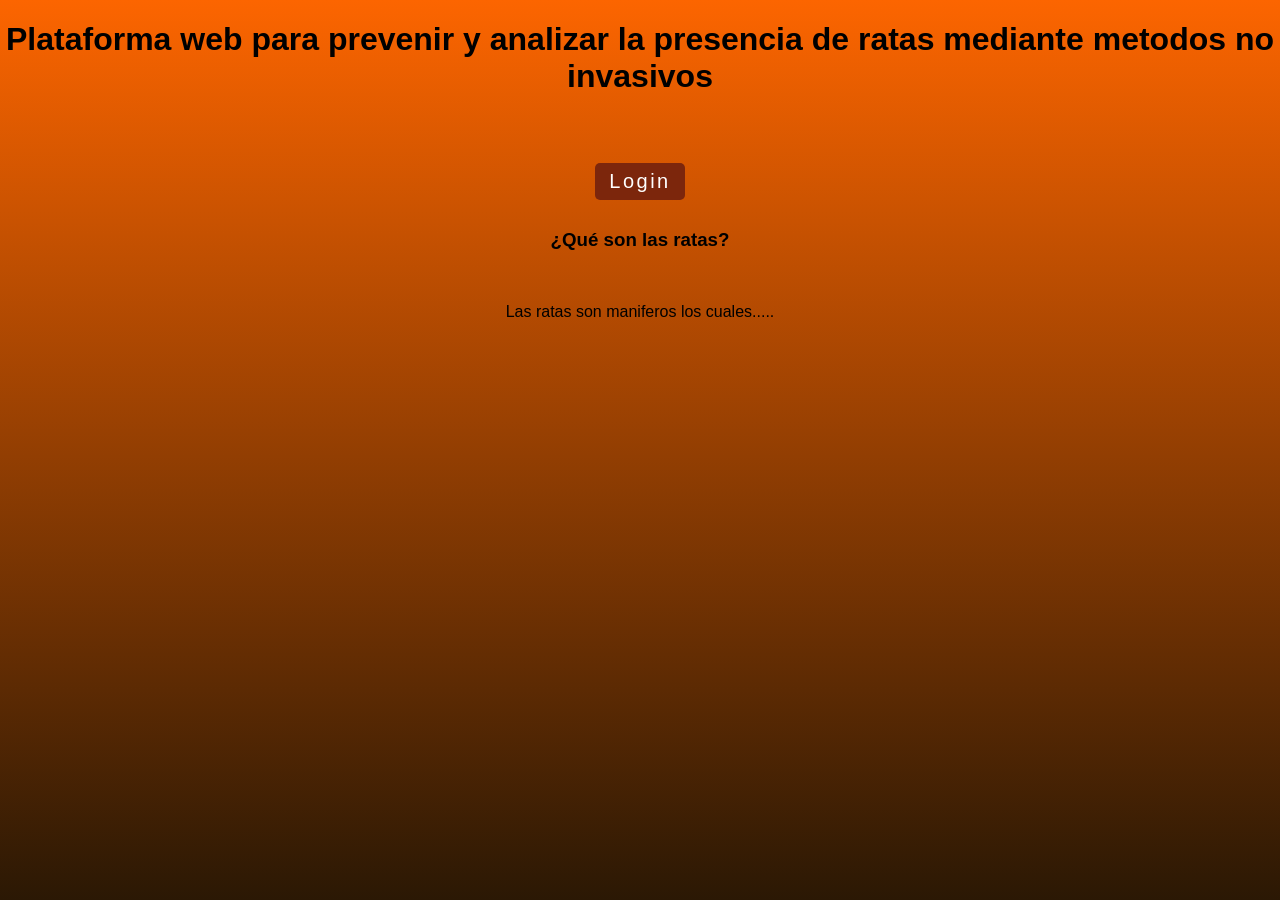
==== index.html @ 1a33699a "Add files via upload" ====
<!DOCTYPE html>
<html lang="en">
<head>
    <meta charset="UTF-8">
    <meta name="viewport" content="width=device-width, initial-scale=1.0">
    <title>Pagina principal de proyecto</title>
    <link rel="stylesheet" href="login/css/index.css">
</head>
<center>
<body>
    <div>
        <h1>Plataforma web para prevenir y analizar la presencia de ratas mediante metodos no invasivos</h1>
    </div>
    <br><br>
    <div>
        <a class="btn1" href="login/login.html" ><button>Login</button></a>
    </div>
    <div>
        <div>
            <h3>
                ¿Qué son las ratas?
            </h3>
            <br>
            <p>
            Las ratas son maniferos los cuales.....
            </p>
        </div>
    </div>
</center>
</body>
</html>
---- login/css/index.css ----
html{
    height: 100%;
}
body{
    margin: 0;
    padding: 0;
    font-family: sans-serif;
        background: linear-gradient( rgb(252, 101, 0), rgb(43, 24, 4))

}
.btn1 button{
    margin: 0 0 30px;
    position: relative;
    display: inline-block;
    padding: 7px 14px;
    background: #7c260c;
    color: #ffff;
    font-size: 20px;
    overflow: hidden;
    transition: 1s;
    margin-top: 40px;
    letter-spacing: 2.5px;
    border-radius: 5px;
    margin: 10px;
    border: 0;
}
.btn1 button:hover{
    background: rgb(255, 166, 0);
    color:rgb(0, 0, 0);
    box-shadow: 0 0 5px rgb(255, 166, 0), 0 0 25px  rgb(255, 166, 0), 0 0 50px  rgb(255, 166, 0), 0 0 100px  rgb(255, 166, 0),  0 0 150px  rgb(255, 166, 0);
}
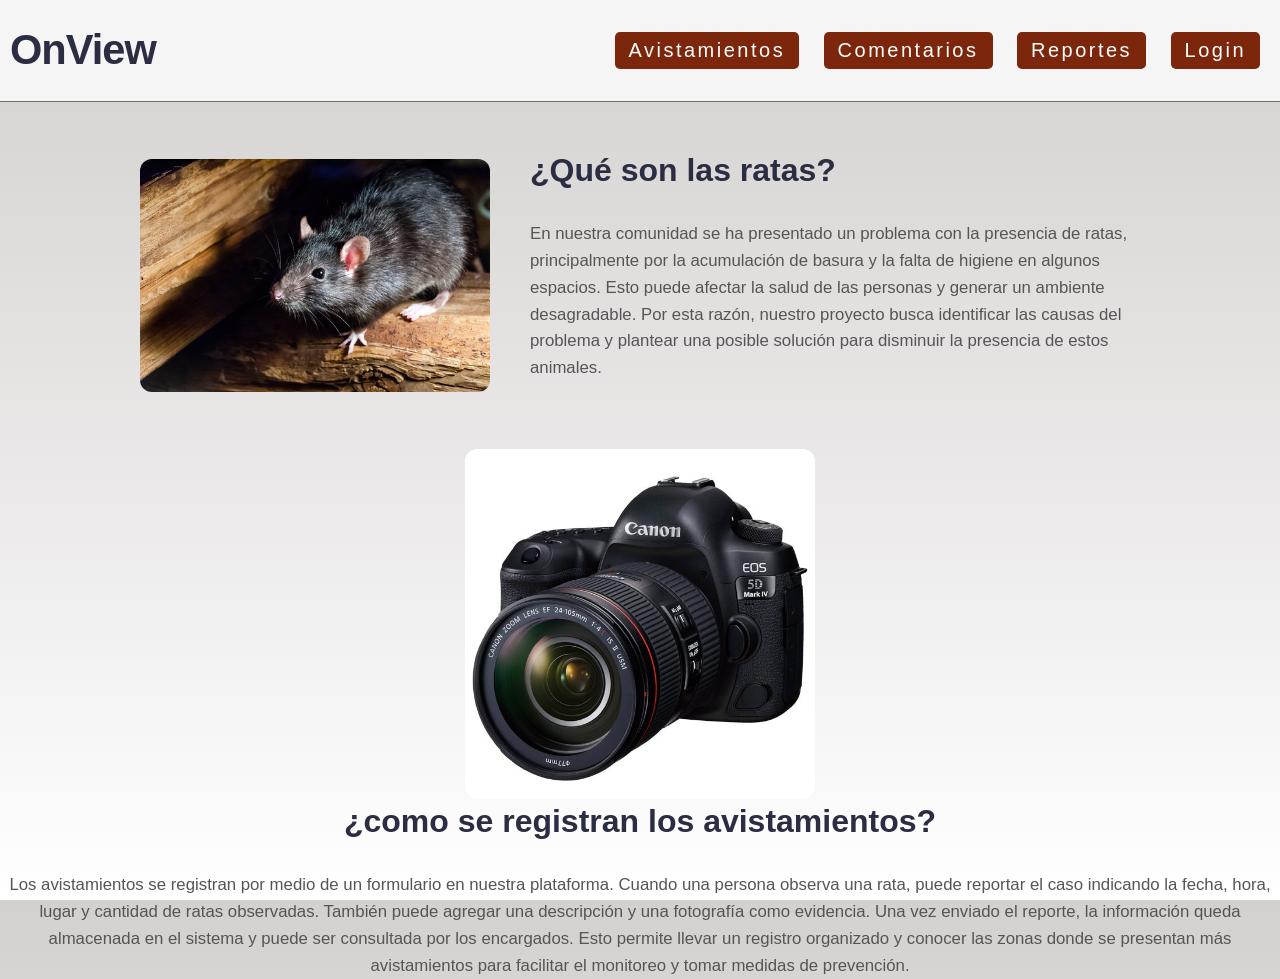
==== commit e3b20ec9: "Add files via upload" ====
--- a/index.html
+++ b/index.html
@@ -1,31 +1,64 @@
 <!DOCTYPE html>
 <html lang="en">
+
 <head>
     <meta charset="UTF-8">
     <meta name="viewport" content="width=device-width, initial-scale=1.0">
     <title>Pagina principal de proyecto</title>
-    <link rel="stylesheet" href="login/css/index.css">
+    <link rel="stylesheet" href="css/index.css">
 </head>
 <center>
-<body>
-    <div>
-        <h1>Plataforma web para prevenir y analizar la presencia de ratas mediante metodos no invasivos</h1>
-    </div>
-    <br><br>
-    <div>
-        <a class="btn1" href="login/login.html" ><button>Login</button></a>
-    </div>
-    <div>
-        <div>
-            <h3>
-                ¿Qué son las ratas?
-            </h3>
-            <br>
-            <p>
-            Las ratas son maniferos los cuales.....
-            </p>
+
+    <body>
+        <header class="cabecera">
+            <div class="titulo1">
+                <h1> <a href="index.html">OnView</a></h1>
+            </div>
+            <nav class="redirecciones">
+                <a class="btn1" href="avistamientos.html"><button>Avistamientos</button></a>
+                <a class="btn1" href="comentarios.html"><button>Comentarios</button></a>
+                <a class="btn1" href="reportes.html"><button>Reportes</button></a>
+                <a class="btn1" href="login.html"><button>Login</button></a>
+            </nav>
+        </header>
+        <div class="seccion-principal">
+            <div class="contenedor-info">
+                <img src="public/rat.jpg" alt="" class="imagen-lateral">
+                <div class="texto-lateral">
+                    <h3>¿Qué son las ratas?</h3>
+                    <p>
+                        En nuestra comunidad se ha presentado un problema con la presencia de ratas, principalmente
+                        por la acumulación de basura y la falta de higiene en algunos espacios. Esto puede afectar
+                        la salud de las personas y generar un ambiente desagradable. Por esta razón, nuestro proyecto
+                        busca identificar las causas del problema y plantear una posible solución para disminuir la
+                        presencia de estos animales.
+                    </p>
+                </div>
+            </div>
         </div>
-    </div>
+
+        <div class="">
+            <div class="registro-camara">
+                <img src="public/CAMARA-CANON-.jpg" alt="" class="imagen-lateral2">
+                <div class="texto-lateral2">
+                    <h3>¿como se registran los avistamientos?</h3>
+                    <p>
+                        Los avistamientos se registran por medio de un formulario en nuestra plataforma.
+                        Cuando una persona observa una rata, puede reportar el caso indicando la fecha, hora, lugar
+                        y cantidad
+                        de ratas observadas. También puede agregar una descripción y una fotografía como evidencia.
+                        Una vez enviado el reporte, la información queda almacenada en el sistema y puede ser
+                        consultada por
+                        los encargados. Esto permite llevar un registro organizado y conocer las zonas donde se
+                        presentan
+                        más avistamientos para facilitar el monitoreo y tomar medidas de prevención.
+                    </p>
+                </div>
+            </div>
+        </div>
+
+        </div>
 </center>
 </body>
+
 </html>
--- a/css/index.css
+++ b/css/index.css
@@ -0,0 +1,92 @@
+html{
+    height: 100%;  /*asigna lao que ocupa el html*/}
+body{
+    margin: 0;
+    padding: 0;
+    font-family: sans-serif;
+    background: linear-gradient( rgb(211, 208, 207), rgb(255, 255, 255));
+}
+.btn1 button{
+    margin: 0 0 30px;
+    position: relative;
+    display: inline-block;
+    padding: 7px 14px;
+    background: #7c260c;
+    color: #ffff;
+    font-size: 20px;
+    overflow: hidden;
+    transition: 1s;
+    margin-top: 40px;
+    letter-spacing: 2.5px;
+    border-radius: 5px;
+    margin: 10px;
+    border: 0;
+    overflow: auto;
+}
+.btn1 button:hover{
+    background: rgb(255, 166, 0);
+    color:rgb(0, 0, 0);
+    box-shadow: 0 0 5px rgb(255, 166, 0), 0 0 25px  rgb(255, 166, 0), 0 0 50px  rgb(255, 166, 0), 0 0 100px  rgb(255, 166, 0),  0 0 150px  rgb(255, 166, 0);
+}
+.cabecera{
+    display: flex;
+    justify-content: space-between;
+    align-items: center;         
+    padding: 5px 10px;             
+    background-color: #f5f5f5;      
+    border-bottom: 1px solid #6e6e6e;
+}
+.titulo1 h1 a {
+    text-decoration: none;
+    font-family: 'Poppins', sans-serif, Arial;
+    font-size: 130%;
+    font-weight: 700;
+    color: #2b2d42;
+    letter-spacing: -1px;
+}
+.contenedor-info { /*Como poner un texto en algun lateral de la pagina*/
+    display: flex;
+    align-items: center;       /* Centra el texto verticalmente respecto a la imagen */
+    gap: 40px;                 /* Espacio de separación entre la imagen y el texto */
+    max-width: 1000px;         /* Ancho máximo del bloque */
+    margin: 50px auto;         /* Margen superior/inferior y centrado automático */
+    padding: 0 20px;
+    text-align: left;          /* Alinea el texto a la izquierda para una mejor lectura */
+}
+
+/* Estilo y tamaño de la imagen */
+.imagen-lateral {
+    width: 350px;              /* Ajusta el ancho de la imagen a tu gusto */
+    height: auto;              /* Mantiene las proporciones originales */
+    border-radius: 12px;       /* Bordes redondeados modernos */
+    object-fit: cover;
+}
+
+/* Estilos para el bloque de texto */
+.texto-lateral h3 {
+    margin-top: 0;
+    color: #2b2d42;
+    font-size: 2rem;
+}
+
+.texto-lateral p {
+    color: #555555;
+    line-height: 1.6;
+    font-size: 1.05rem;
+}
+.imagen-lateral2 {
+    width: 350px;              /* Ajusta el ancho de la imagen a tu gusto */
+    height: auto;              /* Mantiene las proporciones originales */
+    border-radius: 12px;       /* Bordes redondeados modernos */
+    object-fit: cover;
+}
+.texto-lateral2 h3 {
+    margin-top: 0;
+    color: #2b2d42;
+    font-size: 2rem;
+}
+.texto-lateral2 p {
+    color: #555555;
+    line-height: 1.6;
+    font-size: 1.05rem;
+}
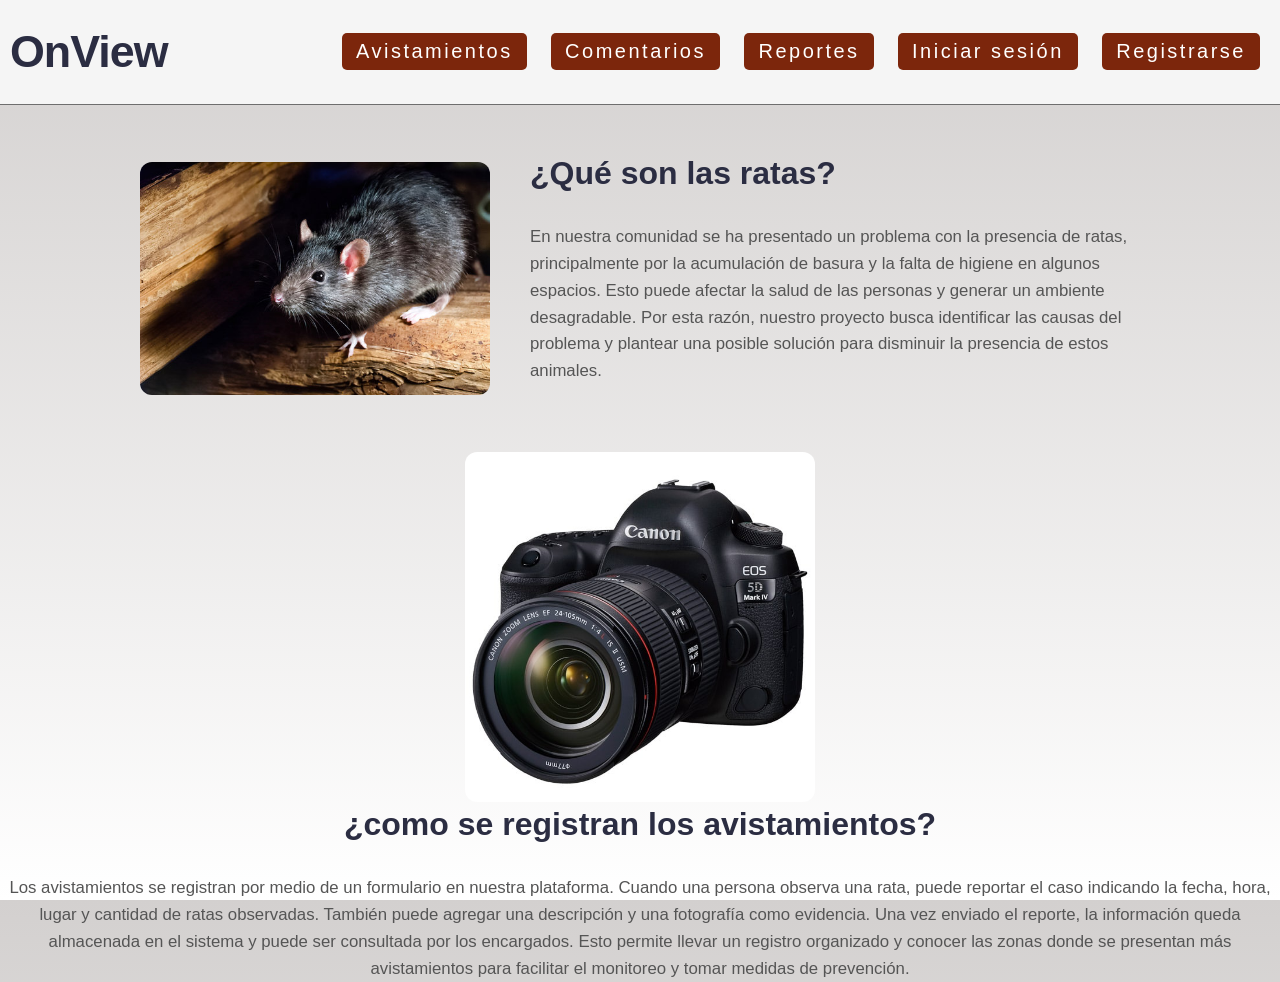
==== commit 320ba2e9: "Add files via upload" ====
--- a/index.html
+++ b/index.html
@@ -18,7 +18,8 @@
                 <a class="btn1" href="avistamientos.html"><button>Avistamientos</button></a>
                 <a class="btn1" href="comentarios.html"><button>Comentarios</button></a>
                 <a class="btn1" href="reportes.html"><button>Reportes</button></a>
-                <a class="btn1" href="login.html"><button>Login</button></a>
+                <a class="btn1" href="login.html"><button>Iniciar sesión</button></a>
+                <a class="btn1" href="Register.html"><button>Registrarse</button></a>
             </nav>
         </header>
         <div class="seccion-principal">
--- a/css/index.css
+++ b/css/index.css
@@ -1,12 +1,15 @@
-html{
-    height: 100%;  /*asigna lao que ocupa el html*/}
-body{
+html {
+    height: 100%;
+}
+
+body {
     margin: 0;
     padding: 0;
     font-family: sans-serif;
-    background: linear-gradient( rgb(211, 208, 207), rgb(255, 255, 255));
+    background: linear-gradient(rgb(211, 208, 207), rgb(255, 255, 255));
 }
-.btn1 button{
+
+.btn1 button {
     margin: 0 0 30px;
     position: relative;
     display: inline-block;
@@ -23,46 +26,49 @@
     border: 0;
     overflow: auto;
 }
-.btn1 button:hover{
+
+.btn1 button:hover {
     background: rgb(255, 166, 0);
-    color:rgb(0, 0, 0);
-    box-shadow: 0 0 5px rgb(255, 166, 0), 0 0 25px  rgb(255, 166, 0), 0 0 50px  rgb(255, 166, 0), 0 0 100px  rgb(255, 166, 0),  0 0 150px  rgb(255, 166, 0);
+    color: rgb(0, 0, 0);
+    box-shadow: 0 0 5px rgb(255, 166, 0), 0 0 25px rgb(255, 166, 0), 0 0 50px rgb(255, 166, 0), 0 0 100px rgb(255, 166, 0), 0 0 150px rgb(255, 166, 0);
 }
-.cabecera{
+
+.cabecera {
     display: flex;
     justify-content: space-between;
-    align-items: center;         
-    padding: 5px 10px;             
-    background-color: #f5f5f5;      
+    align-items: center;
+    padding: 5px 10px;
+    background-color: #f5f5f5;
     border-bottom: 1px solid #6e6e6e;
 }
+
 .titulo1 h1 a {
     text-decoration: none;
     font-family: 'Poppins', sans-serif, Arial;
-    font-size: 130%;
+    font-size: 2.8rem;
     font-weight: 700;
     color: #2b2d42;
     letter-spacing: -1px;
 }
-.contenedor-info { /*Como poner un texto en algun lateral de la pagina*/
+
+.contenedor-info {
     display: flex;
-    align-items: center;       /* Centra el texto verticalmente respecto a la imagen */
-    gap: 40px;                 /* Espacio de separación entre la imagen y el texto */
-    max-width: 1000px;         /* Ancho máximo del bloque */
-    margin: 50px auto;         /* Margen superior/inferior y centrado automático */
+    align-items: center;
+    gap: 40px;
+    max-width: 1000px;
+    margin: 50px auto;
     padding: 0 20px;
-    text-align: left;          /* Alinea el texto a la izquierda para una mejor lectura */
+    text-align: left;
 }
 
-/* Estilo y tamaño de la imagen */
 .imagen-lateral {
-    width: 350px;              /* Ajusta el ancho de la imagen a tu gusto */
-    height: auto;              /* Mantiene las proporciones originales */
-    border-radius: 12px;       /* Bordes redondeados modernos */
+    width: 350px;
+    height: auto;
+    border-radius: 12px;
     object-fit: cover;
 }
 
-/* Estilos para el bloque de texto */
+
 .texto-lateral h3 {
     margin-top: 0;
     color: #2b2d42;
@@ -74,19 +80,22 @@
     line-height: 1.6;
     font-size: 1.05rem;
 }
+
 .imagen-lateral2 {
-    width: 350px;              /* Ajusta el ancho de la imagen a tu gusto */
-    height: auto;              /* Mantiene las proporciones originales */
-    border-radius: 12px;       /* Bordes redondeados modernos */
+    width: 350px;
+    height: auto;
+    border-radius: 12px;
     object-fit: cover;
 }
+
 .texto-lateral2 h3 {
     margin-top: 0;
     color: #2b2d42;
     font-size: 2rem;
 }
+
 .texto-lateral2 p {
     color: #555555;
     line-height: 1.6;
     font-size: 1.05rem;
-}
+}
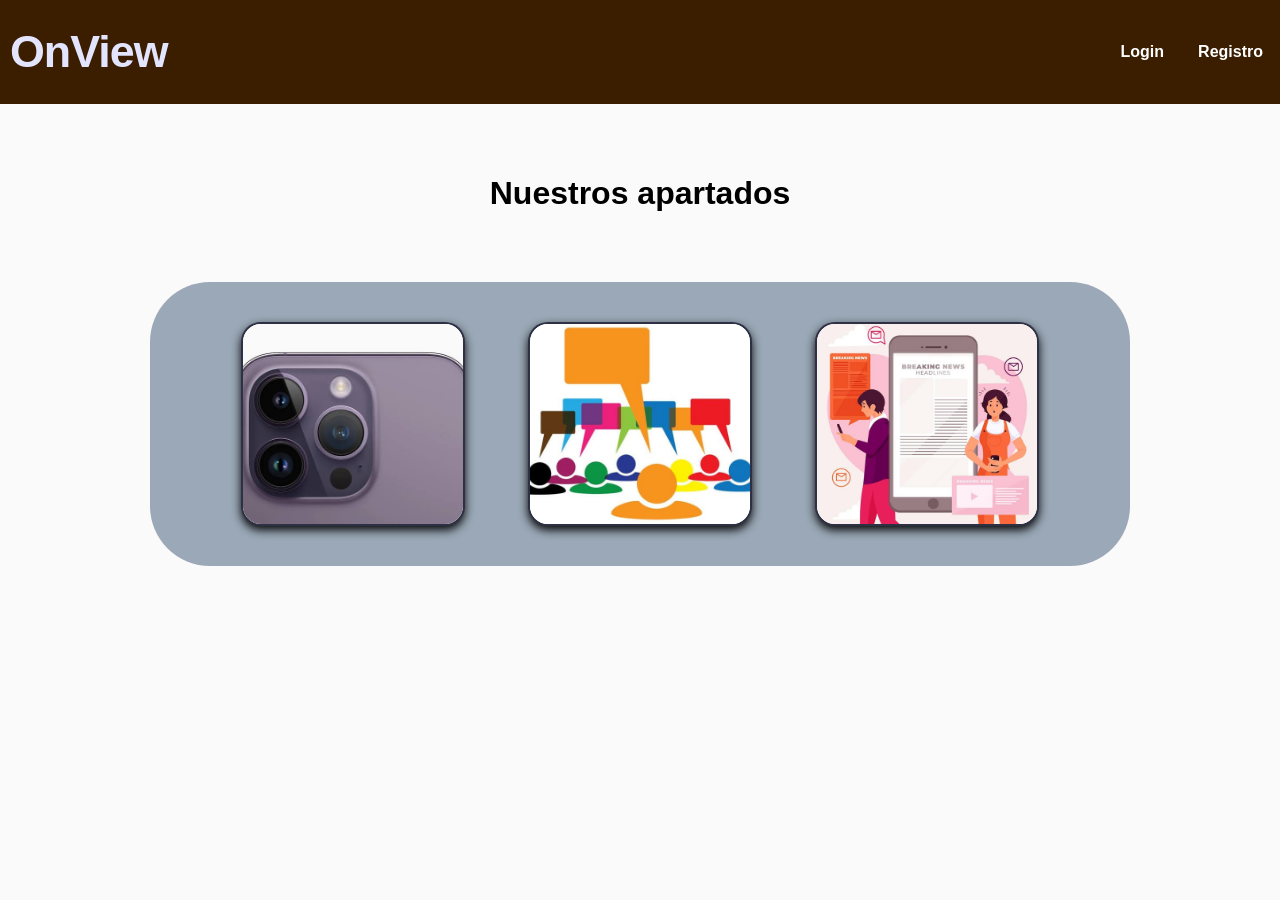
==== commit 1f0e28a7: "Add files via upload" ====
--- a/index.html
+++ b/index.html
@@ -7,59 +7,43 @@
     <title>Pagina principal de proyecto</title>
     <link rel="stylesheet" href="css/index.css">
 </head>
-<center>
 
-    <body>
-        <header class="cabecera">
-            <div class="titulo1">
-                <h1> <a href="index.html">OnView</a></h1>
+<body>
+
+    <header class="cabecera">
+        <div class="titulo1">
+            <h1><a href="index.html">OnView</a></h1>
+        </div>
+        <nav class="redirecciones">
+            <h4><a href="login.html">Login</a></h4>
+            <h4><a href="Register.html">Registro</a></h4>
+        </nav>
+    </header>
+
+<div><h1 class="subtitul">Nuestros apartados</h1></div>
+
+    <div class="contenedor-galeria">
+
+        <a href="avistamientos.html" class="tarjeta-enlace" data-tooltip="Ver Avistamientos">
+            <div class="contenedor-imagen">
+                <img src="public/avistamientos.jpg" alt="Avistamientos">
             </div>
-            <nav class="redirecciones">
-                <a class="btn1" href="avistamientos.html"><button>Avistamientos</button></a>
-                <a class="btn1" href="comentarios.html"><button>Comentarios</button></a>
-                <a class="btn1" href="reportes.html"><button>Reportes</button></a>
-                <a class="btn1" href="login.html"><button>Iniciar sesión</button></a>
-                <a class="btn1" href="Register.html"><button>Registrarse</button></a>
-            </nav>
-        </header>
-        <div class="seccion-principal">
-            <div class="contenedor-info">
-                <img src="public/rat.jpg" alt="" class="imagen-lateral">
-                <div class="texto-lateral">
-                    <h3>¿Qué son las ratas?</h3>
-                    <p>
-                        En nuestra comunidad se ha presentado un problema con la presencia de ratas, principalmente
-                        por la acumulación de basura y la falta de higiene en algunos espacios. Esto puede afectar
-                        la salud de las personas y generar un ambiente desagradable. Por esta razón, nuestro proyecto
-                        busca identificar las causas del problema y plantear una posible solución para disminuir la
-                        presencia de estos animales.
-                    </p>
-                </div>
+        </a>
+
+        <a href="comentarios.html" class="tarjeta-enlace" data-tooltip="Ir a Comentarios">
+            <div class="contenedor-imagen">
+                <img src="public/Comentarios.jpg" alt="Comentarios">
             </div>
-        </div>
+        </a>
 
-        <div class="">
-            <div class="registro-camara">
-                <img src="public/CAMARA-CANON-.jpg" alt="" class="imagen-lateral2">
-                <div class="texto-lateral2">
-                    <h3>¿como se registran los avistamientos?</h3>
-                    <p>
-                        Los avistamientos se registran por medio de un formulario en nuestra plataforma.
-                        Cuando una persona observa una rata, puede reportar el caso indicando la fecha, hora, lugar
-                        y cantidad
-                        de ratas observadas. También puede agregar una descripción y una fotografía como evidencia.
-                        Una vez enviado el reporte, la información queda almacenada en el sistema y puede ser
-                        consultada por
-                        los encargados. Esto permite llevar un registro organizado y conocer las zonas donde se
-                        presentan
-                        más avistamientos para facilitar el monitoreo y tomar medidas de prevención.
-                    </p>
-                </div>
+        <a href="reportes.html" class="tarjeta-enlace" data-tooltip="Enviar Reporte">
+            <div class="contenedor-imagen">
+                <img src="public/Reportes.jpg" alt="Reportes">
             </div>
-        </div>
+        </a>
 
-        </div>
-</center>
+    </div>
+
 </body>
 
 </html>
--- a/css/index.css
+++ b/css/index.css
@@ -3,34 +3,10 @@
 }
 
 body {
+    font-family: sans-serif;
+    min-height: 100vh;
     margin: 0;
-    padding: 0;
-    font-family: sans-serif;
-    background: linear-gradient(rgb(211, 208, 207), rgb(255, 255, 255));
-}
-
-.btn1 button {
-    margin: 0 0 30px;
-    position: relative;
-    display: inline-block;
-    padding: 7px 14px;
-    background: #7c260c;
-    color: #ffff;
-    font-size: 20px;
-    overflow: hidden;
-    transition: 1s;
-    margin-top: 40px;
-    letter-spacing: 2.5px;
-    border-radius: 5px;
-    margin: 10px;
-    border: 0;
-    overflow: auto;
-}
-
-.btn1 button:hover {
-    background: rgb(255, 166, 0);
-    color: rgb(0, 0, 0);
-    box-shadow: 0 0 5px rgb(255, 166, 0), 0 0 25px rgb(255, 166, 0), 0 0 50px rgb(255, 166, 0), 0 0 100px rgb(255, 166, 0), 0 0 150px rgb(255, 166, 0);
+    background-color: rgb(250, 250, 250);
 }
 
 .cabecera {
@@ -38,8 +14,8 @@
     justify-content: space-between;
     align-items: center;
     padding: 5px 10px;
-    background-color: #f5f5f5;
-    border-bottom: 1px solid #6e6e6e;
+    background-color: #3b1d00;
+
 }
 
 .titulo1 h1 a {
@@ -47,55 +23,110 @@
     font-family: 'Poppins', sans-serif, Arial;
     font-size: 2.8rem;
     font-weight: 700;
-    color: #2b2d42;
+    color: #e3e5ff;
     letter-spacing: -1px;
 }
 
-.contenedor-info {
-    display: flex;
-    align-items: center;
-    gap: 40px;
-    max-width: 1000px;
-    margin: 50px auto;
-    padding: 0 20px;
-    text-align: left;
+.subtitul{
+    text-align: center;
+    padding: 20px;
+    margin-top: 4%;
+    color: rgb(0, 0, 0);
 }
 
-.imagen-lateral {
-    width: 350px;
-    height: auto;
-    border-radius: 12px;
-    object-fit: cover;
+.redirecciones {
+    display: flex;
+    gap: 20px;
 }
 
-
-.texto-lateral h3 {
-    margin-top: 0;
-    color: #2b2d42;
-    font-size: 2rem;
+.redirecciones h4 a {
+    transition: 0.4s;
+    padding: 5px 7px;
+    text-decoration: dashed;
+    color: #ffffff;
 }
 
-.texto-lateral p {
-    color: #555555;
-    line-height: 1.6;
-    font-size: 1.05rem;
+.redirecciones h4 a:hover {
+    transition: 0.4s;
+    color: rgba(255, 255, 255, 0.664);
+    text-decoration: underline;
+}
+/*De aqui para arriba es lo de la cabecera de lo de arriba*/
+
+
+/* Contenedor principal para alinear las 3 imágenes en fila */
+.contenedor-galeria {
+    display: flex;
+    justify-content: center;
+    align-items: center;
+    gap: 7%; /* Espacio entre cada tarjeta */
+    padding: 40px;
+    background-color: #02264b62;
+    border-radius: 60px;
+    max-width: 900px;
+    margin: 50px auto;
 }
 
-.imagen-lateral2 {
-    width: 350px;
-    height: auto;
-    border-radius: 12px;
-    object-fit: cover;
+/* Enlace/Tarjeta base */
+.tarjeta-enlace {
+    position: relative; /* Necesario para posicionar el texto flotante */
+    display: inline-block;
+    text-decoration: none;
 }
 
-.texto-lateral2 h3 {
-    margin-top: 0;
-    color: #2b2d42;
-    font-size: 2rem;
+/* Contenedor visual de la imagen */
+.contenedor-imagen {
+    position: relative;
+    width: 220px;
+    height: 200px;
+    background-color: #ffffff;
+    border: 2px solid #2b2d42fb;
+    border-radius: 20px;
+    overflow: hidden;
+    box-shadow: 0 4px 10px rgba(0, 0, 0, 0.966);
+    transition: transform 0.3s ease, box-shadow 0.3s ease;
 }
 
-.texto-lateral2 p {
-    color: #555555;
-    line-height: 1.6;
-    font-size: 1.05rem;
-}+.contenedor-imagen img {
+    width: 100%;
+    height: 100%;
+    object-fit: cover; /* Ajusta la imagen sin deformarla */
+}
+
+/* --- Texto al pasar el cursor (Tooltip flotante) --- */
+
+.tarjeta-enlace::before {
+    content: attr(data-tooltip); /* Lee el texto de data-tooltip */
+    position: absolute;
+    top: -45px; /* Lo coloca por encima de la imagen */
+    left: 50%;
+    transform: translateX(-50%) translateY(10px);
+    
+    background-color: #3b1566ea;
+    color: #ffffff;
+    padding: 8px 16px;
+    font-size: 0.95rem;
+    font-weight: 600;
+    border-radius: 8px;
+    box-shadow: 0 4px 12px rgba(0, 0, 0, 0.15);
+    white-space: nowrap;
+    
+    /* Efecto de oculto por defecto */
+    opacity: 0;
+    visibility: hidden;
+    transition: opacity 0.3s ease, transform 0.3s ease;
+    z-index: 10;
+}
+
+/* Efectos al pasar el mouse por encima (:hover) */
+
+.tarjeta-enlace:hover .contenedor-imagen {
+    transform: translateY(-5px); /* Eleva ligeramente la tarjeta */
+    box-shadow: 0 8px 20px rgb(0, 0, 0);
+}
+
+.tarjeta-enlace:hover::before {
+    opacity: 1;
+    visibility: visible;
+    transform: translateX(-50%) translateY(0); /* Sube suavemente el cuadro de texto */
+}
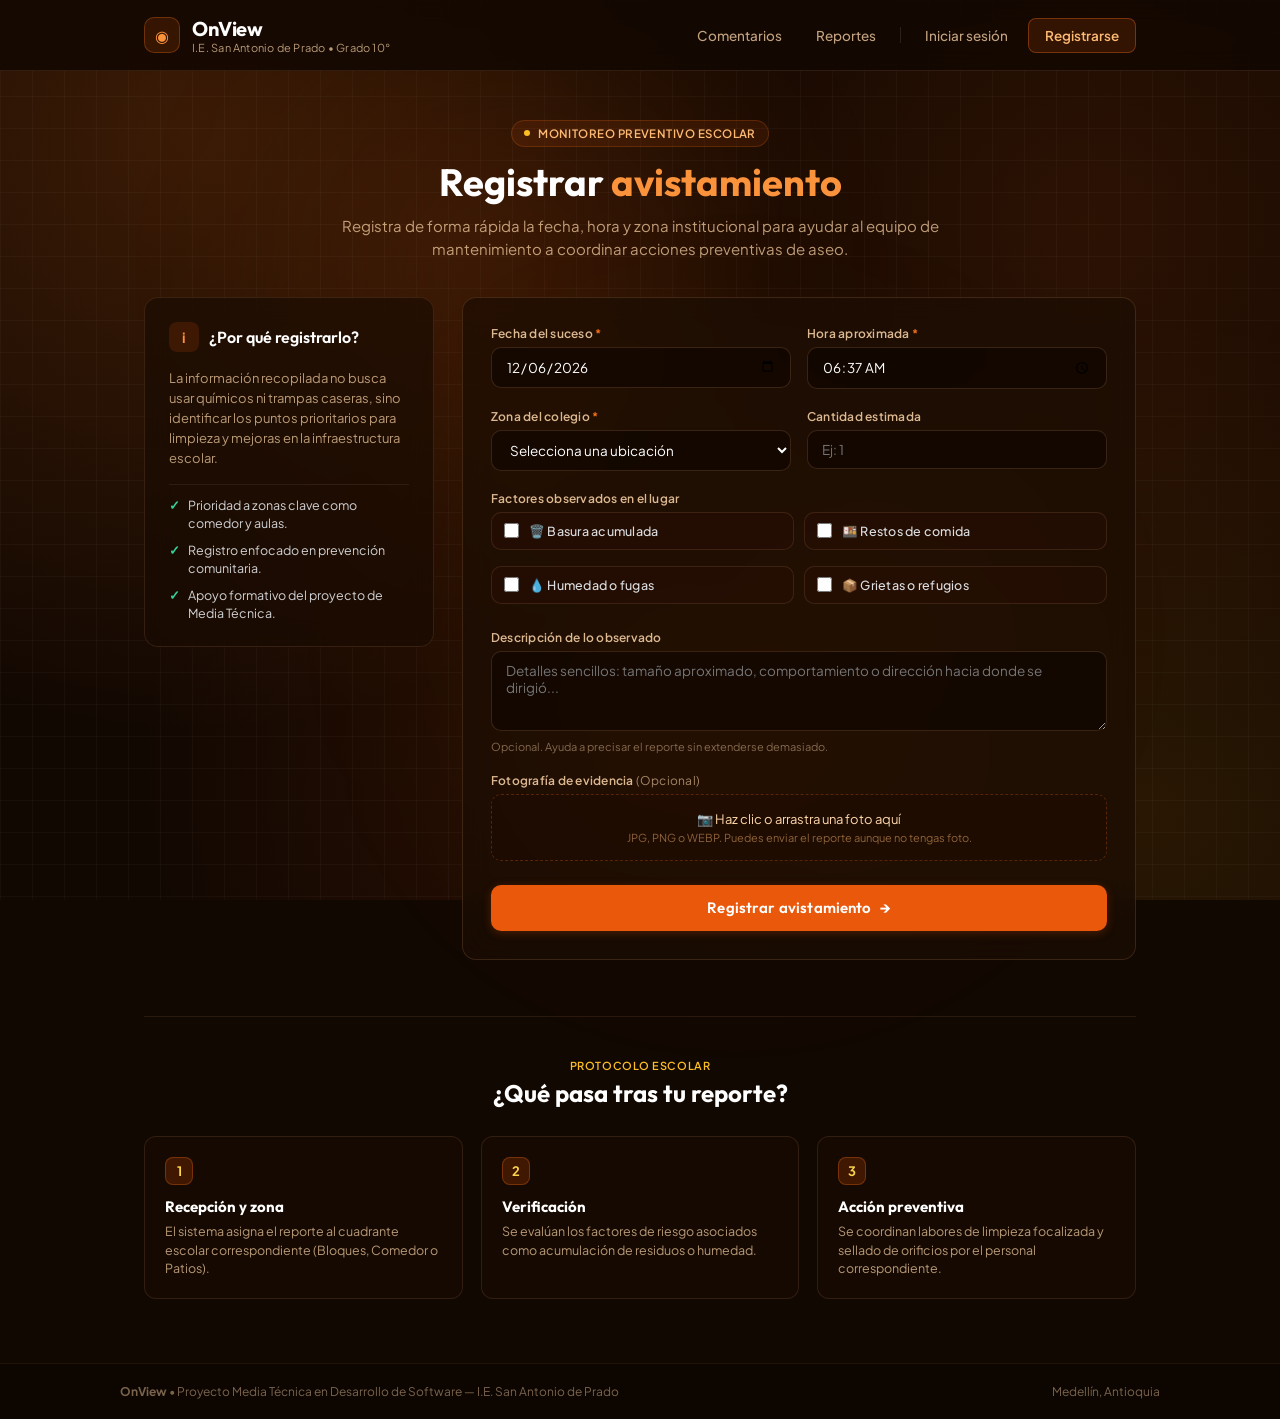
==== commit 690a2383: "Add files via upload" ====
--- a/index.html
+++ b/index.html
@@ -1,49 +1,319 @@
-<!DOCTYPE html>
-<html lang="en">
-
-<head>
-    <meta charset="UTF-8">
-    <meta name="viewport" content="width=device-width, initial-scale=1.0">
-    <title>Pagina principal de proyecto</title>
-    <link rel="stylesheet" href="css/index.css">
-</head>
-
-<body>
-
-    <header class="cabecera">
-        <div class="titulo1">
-            <h1><a href="index.html">OnView</a></h1>
-        </div>
-        <nav class="redirecciones">
-            <h4><a href="login.html">Login</a></h4>
-            <h4><a href="Register.html">Registro</a></h4>
-        </nav>
-    </header>
-
-<div><h1 class="subtitul">Nuestros apartados</h1></div>
-
-    <div class="contenedor-galeria">
-
-        <a href="avistamientos.html" class="tarjeta-enlace" data-tooltip="Ver Avistamientos">
-            <div class="contenedor-imagen">
-                <img src="public/avistamientos.jpg" alt="Avistamientos">
-            </div>
-        </a>
-
-        <a href="comentarios.html" class="tarjeta-enlace" data-tooltip="Ir a Comentarios">
-            <div class="contenedor-imagen">
-                <img src="public/Comentarios.jpg" alt="Comentarios">
-            </div>
-        </a>
-
-        <a href="reportes.html" class="tarjeta-enlace" data-tooltip="Enviar Reporte">
-            <div class="contenedor-imagen">
-                <img src="public/Reportes.jpg" alt="Reportes">
-            </div>
-        </a>
-
-    </div>
-
-</body>
-
+<!DOCTYPE html>
+<html lang="es">
+<head>
+    <meta charset="UTF-8">
+    <meta name="viewport" content="width=device-width, initial-scale=1.0">
+    <title>OnView - Registrar Avistamiento (Minimalista)</title>
+    <link rel="preconnect" href="https://fonts.googleapis.com">
+    <link rel="preconnect" href="https://fonts.gstatic.com" crossorigin>
+    <link href="https://fonts.googleapis.com/css2?family=Plus+Jakarta+Sans:wght@400;500;600;700&family=Outfit:wght@500;600;700&display=swap" rel="stylesheet">
+    <link rel="stylesheet" href="css/index.css">
+</head>
+<body>
+
+<!-- Iluminación de fondo atmosférica original -->
+<div class="glow one"></div>
+<div class="glow two"></div>
+
+<!-- ==========================================================================
+     CABECERA SUPERIOR
+     Logo institucional y accesos directos más limpios
+     ========================================================================== -->
+<header>
+    <div class="header-inner">
+        <!-- Logotipo y título -->
+        <a href="index.html" class="brand">
+            <div class="logo-badge">◉</div>
+            <div class="brand-text">
+                <span class="brand-title">OnView</span>
+                <span class="brand-sub">I.E. San Antonio de Prado • Grado 10°</span>
+            </div>
+        </a>
+
+        <!-- Navegación sobria -->
+        <nav>
+            <a href="comentarios.html">Comentarios</a>
+            <a href="reportes.html">Reportes</a>
+            <span class="nav-sep"></span>
+            <a href="login.html">Iniciar sesión</a>
+            <a href="Register.html" class="btn-nav-action">Registrarse</a>
+        </nav>
+         <!-- Botón hamburguesa (solo visible en móvil) -->
+        <button class="menu-toggle" id="menu-toggle" aria-label="Abrir menú" aria-expanded="false">
+            <span class="menu-icon">
+                <svg viewBox="0 0 24 24" width="22" height="22" fill="none" stroke="currentColor" stroke-width="2" stroke-linecap="round" stroke-linejoin="round">
+                    <line x1="3" y1="6" x2="21" y2="6"/>
+                    <line x1="3" y1="12" x2="21" y2="12"/>
+                    <line x1="3" y1="18" x2="21" y2="18"/>
+                </svg>
+            </span>
+            <span class="close-icon" style="display:none;">
+                <svg viewBox="0 0 24 24" width="22" height="22" fill="none" stroke="currentColor" stroke-width="2" stroke-linecap="round" stroke-linejoin="round">
+                    <line x1="18" y1="6" x2="6" y2="18"/>
+                    <line x1="6" y1="6" x2="18" y2="18"/>
+                </svg>
+            </span>
+        </button>
+        
+    </div>
+</header>
+
+<!-- ==========================================================================
+     CONTENIDO PRINCIPAL
+     ========================================================================== -->
+<main>
+    <!-- Encabezado de la página (Hero) -->
+    <section class="hero">
+        <span class="pill">
+            <span class="pill-dot"></span>
+            Monitoreo Preventivo Escolar
+        </span>
+        <h1>Registrar <span>avistamiento</span></h1>
+        <p>Registra de forma rápida la fecha, hora y zona institucional para ayudar al equipo de mantenimiento a coordinar acciones preventivas de aseo.</p>
+    </section>
+
+    <!-- Distribución en 2 columnas -->
+    <div class="layout">
+
+        <!-- Columna Izquierda: Información útil y breve -->
+        <aside class="card-clean sidebar-info">
+            <div class="sidebar-title">
+                <div class="sidebar-icon">i</div>
+                <h2>¿Por qué registrarlo?</h2>
+            </div>
+            <p>La información recopilada no busca usar químicos ni trampas caseras, sino identificar los puntos prioritarios para limpieza y mejoras en la infraestructura escolar.</p>
+
+            <ul class="sidebar-list">
+                <li>
+                    <span class="bullet">✓</span>
+                    <span>Prioridad a zonas clave como comedor y aulas.</span>
+                </li>
+                <li>
+                    <span class="bullet">✓</span>
+                    <span>Registro enfocado en prevención comunitaria.</span>
+                </li>
+                <li>
+                    <span class="bullet">✓</span>
+                    <span>Apoyo formativo del proyecto de Media Técnica.</span>
+                </li>
+            </ul>
+        </aside>
+
+        <!-- Columna Derecha: Formulario Minimalista -->
+        <section class="card-clean form-card">
+            <form id="form-avistamiento">
+
+                <!-- Fila 1: Fecha y Hora -->
+                <div class="form-row">
+                    <div>
+                        <label for="fecha">Fecha del suceso <span class="required">*</span></label>
+                        <input type="date" id="fecha" name="fecha" required>
+                    </div>
+                    <div>
+                        <label for="hora">Hora aproximada <span class="required">*</span></label>
+                        <input type="time" id="hora" name="hora" required>
+                    </div>
+                </div>
+
+                <!-- Fila 2: Zona y Cantidad -->
+                <div class="form-row">
+                    <div>
+                        <label for="zona">Zona del colegio <span class="required">*</span></label>
+                        <select id="zona" name="zona" required>
+                            <option value="" disabled selected>Selecciona una ubicación</option>
+                            <option value="comedor">Comedor / Cafetería (PAE)</option>
+                            <option value="patio">Patios y zonas verdes</option>
+                            <option value="aulas">Bloque de aulas</option>
+                            <option value="bodega">Bodega / Almacén</option>
+                            <option value="banos">Servicios sanitarios</option>
+                            <option value="otra">Otra área del plantel</option>
+                        </select>
+                    </div>
+                    <div>
+                        <label for="cantidad">Cantidad estimada</label>
+                        <input type="number" id="cantidad" name="cantidad" min="1" placeholder="Ej: 1">
+                    </div>
+                </div>
+
+                <!-- Fila 3: Condiciones del entorno (Chips minimalistas) -->
+                <div class="form-group">
+                    <label>Factores observados en el lugar</label>
+                    <div class="conditions-grid">
+                        <label class="chip-option">
+                            <input type="checkbox" name="condicion" value="basura">
+                            <span class="chip-text">🗑️ Basura acumulada</span>
+                        </label>
+                        <label class="chip-option">
+                            <input type="checkbox" name="condicion" value="comida">
+                            <span class="chip-text">🍱 Restos de comida</span>
+                        </label>
+                        <label class="chip-option">
+                            <input type="checkbox" name="condicion" value="humedad">
+                            <span class="chip-text">💧 Humedad o fugas</span>
+                        </label>
+                        <label class="chip-option">
+                            <input type="checkbox" name="condicion" value="refugio">
+                            <span class="chip-text">📦 Grietas o refugios</span>
+                        </label>
+                    </div>
+                </div>
+
+                <!-- Fila 4: Descripción breve -->
+                <div class="form-group">
+                    <label for="descripcion">Descripción de lo observado</label>
+                    <textarea id="descripcion" name="descripcion" rows="2" placeholder="Detalles sencillos: tamaño aproximado, comportamiento o dirección hacia donde se dirigió..."></textarea>
+                    <span class="field-hint">Opcional. Ayuda a precisar el reporte sin extenderse demasiado.</span>
+                </div>
+
+                <!-- Fila 5: Fotografía opcional -->
+                <div class="form-group">
+                    <label>Fotografía de evidencia <span style="font-weight:400; opacity:0.7;">(Opcional)</span></label>
+                    <div class="photo-box">
+                        <input type="file" id="foto" name="foto" accept="image/*">
+                        <p>📷 Haz clic o arrastra una foto aquí</p>
+                        <small>JPG, PNG o WEBP. Puedes enviar el reporte aunque no tengas foto.</small>
+                    </div>
+                </div>
+
+                <!-- Botón de Envío Minimalista -->
+                <div style="margin-top: 24px;">
+                    <button type="submit" class="btn-submit">
+                        <span>Registrar avistamiento</span>
+                        <span style="font-size: 16px;">→</span>
+                    </button>
+                </div>
+
+                <!-- Mensaje de confirmación visual -->
+                <div id="mensaje-exito" class="alert-success hidden">
+                    <div style="font-size: 18px;">✓</div>
+                    <div>
+                        <strong>¡Avistamiento registrado correctamente!</strong>
+                        Tu reporte ha quedado guardado visualmente para apoyar el plan de aseo de la institución.
+                    </div>
+                </div>
+
+            </form>
+        </section>
+
+    </div>
+
+    <!-- Pasos posteriores simplificados -->
+    <section class="steps-section">
+        <div class="steps-heading">
+            <span>Protocolo Escolar</span>
+            <h2>¿Qué pasa tras tu reporte?</h2>
+        </div>
+
+        <div class="steps-grid">
+            <div class="step-card">
+                <div class="step-badge">1</div>
+                <h3>Recepción y zona</h3>
+                <p>El sistema asigna el reporte al cuadrante escolar correspondiente (Bloques, Comedor o Patios).</p>
+            </div>
+
+            <div class="step-card">
+                <div class="step-badge">2</div>
+                <h3>Verificación</h3>
+                <p>Se evalúan los factores de riesgo asociados como acumulación de residuos o humedad.</p>
+            </div>
+
+            <div class="step-card">
+                <div class="step-badge">3</div>
+                <h3>Acción preventiva</h3>
+                <p>Se coordinan labores de limpieza focalizada y sellado de orificios por el personal correspondiente.</p>
+            </div>
+        </div>
+    </section>
+</main>
+
+<!-- ==========================================================================
+     PIE DE PÁGINA
+     ========================================================================== -->
+<footer>
+    <div class="footer-inner">
+        <span><strong>OnView</strong> • Proyecto Media Técnica en Desarrollo de Software — I.E. San Antonio de Prado</span>
+        <span>Medellín, Antioquia</span>
+    </div>
+</footer>
+
+<!-- ==========================================================================
+     JAVASCRIPT: FÁCIL DE ENTENDER PARA PRINCIPIANTES
+     ========================================================================== -->
+<script>
+/* ==========================================================================
+   1. FORMULARIO DE AVISTAMIENTO
+   ========================================================================== */
+const formulario = document.querySelector("#form-avistamiento");
+const mensajeExito = document.querySelector("#mensaje-exito");
+const inputFecha = document.querySelector("#fecha");
+const inputHora = document.querySelector("#hora");
+
+if (inputFecha && !inputFecha.value) {
+    inputFecha.value = new Date().toISOString().split('T')[0];
+}
+
+if (inputHora && !inputHora.value) {
+    const ahora = new Date();
+    const horas = String(ahora.getHours()).padStart(2, '0');
+    const minutos = String(ahora.getMinutes()).padStart(2, '0');
+    inputHora.value = `${horas}:${minutos}`;
+}
+
+if (formulario) {
+    formulario.addEventListener("submit", function(evento) {
+        evento.preventDefault();
+        mensajeExito.classList.remove("hidden");
+        mensajeExito.scrollIntoView({ behavior: "smooth", block: "nearest" });
+
+        setTimeout(() => {
+            formulario.reset();
+            if (inputFecha) inputFecha.value = new Date().toISOString().split('T')[0];
+        }, 1200);
+    });
+}
+
+/* ==========================================================================
+   2. MENÚ HAMBURGUESA
+   ========================================================================== */
+const menuToggle = document.querySelector("#menu-toggle");
+const headerNav  = document.querySelector("header nav");
+const menuIcon   = menuToggle ? menuToggle.querySelector(".menu-icon") : null;
+const closeIcon  = menuToggle ? menuToggle.querySelector(".close-icon") : null;
+
+if (menuToggle && headerNav) {
+    menuToggle.addEventListener("click", function (e) {
+        e.stopPropagation();
+        const isOpen = headerNav.classList.toggle("open");
+        menuToggle.setAttribute("aria-expanded", isOpen ? "true" : "false");
+        if (menuIcon && closeIcon) {
+            menuIcon.style.display  = isOpen ? "none" : "inline-flex";
+            closeIcon.style.display = isOpen ? "inline-flex" : "none";
+        }
+    });
+
+    headerNav.querySelectorAll("a").forEach((link) => {
+        link.addEventListener("click", () => {
+            headerNav.classList.remove("open");
+            menuToggle.setAttribute("aria-expanded", "false");
+            if (menuIcon && closeIcon) {
+                menuIcon.style.display  = "inline-flex";
+                closeIcon.style.display = "none";
+            }
+        });
+    });
+
+    document.addEventListener("click", (e) => {
+        if (!headerNav.contains(e.target) && !menuToggle.contains(e.target)) {
+            headerNav.classList.remove("open");
+            menuToggle.setAttribute("aria-expanded", "false");
+            if (menuIcon && closeIcon) {
+                menuIcon.style.display  = "inline-flex";
+                closeIcon.style.display = "none";
+            }
+        }
+    });
+}
+</script>
+
+</body>
 </html>
--- a/css/index.css
+++ b/css/index.css
@@ -1,132 +1,751 @@
-html {
-    height: 100%;
-}
-
-body {
-    font-family: sans-serif;
-    min-height: 100vh;
-    margin: 0;
-    background-color: rgb(250, 250, 250);
-}
-
-.cabecera {
-    display: flex;
-    justify-content: space-between;
-    align-items: center;
-    padding: 5px 10px;
-    background-color: #3b1d00;
-
-}
-
-.titulo1 h1 a {
-    text-decoration: none;
-    font-family: 'Poppins', sans-serif, Arial;
-    font-size: 2.8rem;
-    font-weight: 700;
-    color: #e3e5ff;
-    letter-spacing: -1px;
-}
-
-.subtitul{
-    text-align: center;
-    padding: 20px;
-    margin-top: 4%;
-    color: rgb(0, 0, 0);
-}
-
-.redirecciones {
-    display: flex;
-    gap: 20px;
-}
-
-.redirecciones h4 a {
-    transition: 0.4s;
-    padding: 5px 7px;
-    text-decoration: dashed;
-    color: #ffffff;
-}
-
-.redirecciones h4 a:hover {
-    transition: 0.4s;
-    color: rgba(255, 255, 255, 0.664);
-    text-decoration: underline;
-}
-/*De aqui para arriba es lo de la cabecera de lo de arriba*/
-
-
-/* Contenedor principal para alinear las 3 imágenes en fila */
-.contenedor-galeria {
-    display: flex;
-    justify-content: center;
-    align-items: center;
-    gap: 7%; /* Espacio entre cada tarjeta */
-    padding: 40px;
-    background-color: #02264b62;
-    border-radius: 60px;
-    max-width: 900px;
-    margin: 50px auto;
-}
-
-/* Enlace/Tarjeta base */
-.tarjeta-enlace {
-    position: relative; /* Necesario para posicionar el texto flotante */
-    display: inline-block;
-    text-decoration: none;
-}
-
-/* Contenedor visual de la imagen */
-.contenedor-imagen {
-    position: relative;
-    width: 220px;
-    height: 200px;
-    background-color: #ffffff;
-    border: 2px solid #2b2d42fb;
-    border-radius: 20px;
-    overflow: hidden;
-    box-shadow: 0 4px 10px rgba(0, 0, 0, 0.966);
-    transition: transform 0.3s ease, box-shadow 0.3s ease;
-}
-
-.contenedor-imagen img {
-    width: 100%;
-    height: 100%;
-    object-fit: cover; /* Ajusta la imagen sin deformarla */
-}
-
-/* --- Texto al pasar el cursor (Tooltip flotante) --- */
-
-.tarjeta-enlace::before {
-    content: attr(data-tooltip); /* Lee el texto de data-tooltip */
-    position: absolute;
-    top: -45px; /* Lo coloca por encima de la imagen */
-    left: 50%;
-    transform: translateX(-50%) translateY(10px);
-    
-    background-color: #3b1566ea;
-    color: #ffffff;
-    padding: 8px 16px;
-    font-size: 0.95rem;
-    font-weight: 600;
-    border-radius: 8px;
-    box-shadow: 0 4px 12px rgba(0, 0, 0, 0.15);
-    white-space: nowrap;
-    
-    /* Efecto de oculto por defecto */
-    opacity: 0;
-    visibility: hidden;
-    transition: opacity 0.3s ease, transform 0.3s ease;
-    z-index: 10;
-}
-
-/* Efectos al pasar el mouse por encima (:hover) */
-
-.tarjeta-enlace:hover .contenedor-imagen {
-    transform: translateY(-5px); /* Eleva ligeramente la tarjeta */
-    box-shadow: 0 8px 20px rgb(0, 0, 0);
-}
-
-.tarjeta-enlace:hover::before {
-    opacity: 1;
-    visibility: visible;
-    transform: translateX(-50%) translateY(0); /* Sube suavemente el cuadro de texto */
-}
+/* ==========================================================================
+   1. VARIABLES DE ESTILO
+   ========================================================================== */
+:root {
+    --bg-principal: #120802;
+    --color-naranja: #ea580c;
+    --color-naranja-claro: #f97316;
+    --color-dorado: #fbbf24;
+    --color-texto: #f1f5f9;
+    --color-texto-suave: rgba(254, 215, 170, 0.7);
+    --color-borde: rgba(255, 180, 120, 0.12);
+    --color-tarjeta: rgba(26, 12, 3, 0.65);
+    --radio-estandar: 14px;
+    --transicion: all 0.2s ease;
+}
+
+/* ==========================================================================
+   2. REINICIO Y FONDO
+   ========================================================================== */
+* {
+    box-sizing: border-box;
+}
+
+html {
+    scroll-behavior: smooth;
+}
+
+body {
+    margin: 0;
+    min-height: 100vh;
+    color: var(--color-texto);
+    font-family: 'Plus Jakarta Sans', sans-serif;
+    background: #120802;
+    background-image:
+        radial-gradient(circle at 15% 15%, rgba(249,115,22,.18), transparent 45%),
+        radial-gradient(circle at 85% 25%, rgba(234,88,12,.12), transparent 40%),
+        radial-gradient(circle at 50% 85%, rgba(194,65,12,.15), transparent 50%),
+        radial-gradient(circle at 90% 90%, rgba(245,158,11,.1), transparent 35%);
+    background-attachment: fixed;
+    display: flex;
+    flex-direction: column;
+}
+
+body:before {
+    content: "";
+    position: fixed;
+    inset: 0;
+    pointer-events: none;
+    z-index: 0;
+    background-size: 32px 32px;
+    background-image:
+        linear-gradient(to right, rgba(255,255,255,.03) 1px, transparent 1px),
+        linear-gradient(to bottom, rgba(255,255,255,.03) 1px, transparent 1px);
+}
+
+.glow {
+    position: fixed;
+    border-radius: 50%;
+    pointer-events: none;
+    z-index: 0;
+}
+.glow.one {
+    top: 5rem;
+    left: 25%;
+    width: 24rem;
+    height: 24rem;
+    background: rgba(234,88,12,.12);
+    filter: blur(100px);
+}
+.glow.two {
+    bottom: 2.5rem;
+    right: 25%;
+    width: 28rem;
+    height: 28rem;
+    background: rgba(217,119,6,.08);
+    filter: blur(120px);
+}
+
+.header-inner, .footer-inner {
+    max-width: 1040px;
+    margin: 0 auto;
+}
+
+/* ==========================================================================
+   3. CABECERA
+   ========================================================================== */
+header {
+    position: sticky;
+    top: 0;
+    z-index: 40;
+    width: 100%;
+    background: rgba(18, 8, 2, 0.85);
+    backdrop-filter: blur(12px);
+    -webkit-backdrop-filter: blur(12px);
+    border-bottom: 1px solid var(--color-borde);
+}
+
+.header-inner {
+    height: 70px;
+    padding: 0 24px;
+    display: flex;
+    align-items: center;
+    justify-content: space-between;
+}
+
+.brand {
+    display: flex;
+    align-items: center;
+    gap: 12px;
+    text-decoration: none;
+    color: white;
+}
+
+.logo-badge {
+    width: 36px;
+    height: 36px;
+    border-radius: 10px;
+    background: rgba(234, 88, 12, 0.15);
+    border: 1px solid rgba(249, 115, 22, 0.3);
+    display: grid;
+    place-items: center;
+    color: #fb923c;
+    font-size: 16px;
+}
+
+.brand-text {
+    display: flex;
+    flex-direction: column;
+}
+
+.brand-title {
+    font-family: 'Outfit', sans-serif;
+    font-weight: 700;
+    font-size: 20px;
+    letter-spacing: -0.02em;
+    color: #ffffff;
+}
+
+.brand-sub {
+    font-size: 11px;
+    color: var(--color-texto-suave);
+    letter-spacing: 0.02em;
+}
+
+/* Navegación */
+nav {
+    display: flex;
+    align-items: center;
+    gap: 6px;
+}
+
+nav a {
+    color: rgba(254, 215, 170, 0.75);
+    text-decoration: none;
+    padding: 8px 14px;
+    font-size: 13.5px;
+    font-weight: 500;
+    border-radius: 8px;
+    transition: var(--transicion);
+}
+
+nav a:hover {
+    color: #ffffff;
+    background: rgba(255, 255, 255, 0.05);
+}
+
+nav a.active {
+    color: #ffffff;
+    background: rgba(234, 88, 12, 0.15);
+}
+
+.nav-sep {
+    width: 1px;
+    height: 16px;
+    background: rgba(255, 255, 255, 0.1);
+    margin: 0 4px;
+}
+
+.btn-nav-action {
+    background: rgba(234, 88, 12, 0.15);
+    border: 1px solid rgba(249, 115, 22, 0.35);
+    color: #fdba74 !important;
+    font-weight: 600;
+    padding: 8px 16px;
+    border-radius: 8px;
+}
+
+.btn-nav-action:hover {
+    background: rgba(234, 88, 12, 0.28);
+    border-color: rgba(249, 115, 22, 0.55);
+    color: #ffffff !important;
+}
+
+/* ==========================================================================
+   4. BOTÓN HAMBURGUESA (oculto en escritorio)
+   ========================================================================== */
+.menu-toggle {
+    display: none;
+    background: rgba(234, 88, 12, 0.15);
+    border: 1px solid rgba(249, 115, 22, 0.35);
+    color: #fdba74;
+    padding: 8px 10px;
+    border-radius: 8px;
+    cursor: pointer;
+    align-items: center;
+    justify-content: center;
+    transition: var(--transicion);
+}
+
+.menu-toggle:hover {
+    background: rgba(234, 88, 12, 0.28);
+    color: #ffffff;
+}
+
+.menu-toggle .menu-icon,
+.menu-toggle .close-icon {
+    display: inline-flex;
+    align-items: center;
+    justify-content: center;
+}
+
+/* ==========================================================================
+   5. CONTENIDO PRINCIPAL
+   ========================================================================== */
+main {
+    position: relative;
+    z-index: 10;
+    max-width: 1040px;
+    margin: 0 auto;
+    padding: 48px 24px 64px;
+    width: 100%;
+}
+
+.hero {
+    text-align: center;
+    max-width: 640px;
+    margin: 0 auto 36px;
+}
+
+.pill {
+    display: inline-flex;
+    align-items: center;
+    gap: 8px;
+    padding: 5px 12px;
+    border-radius: 999px;
+    background: rgba(234, 88, 12, 0.1);
+    border: 1px solid rgba(249, 115, 22, 0.2);
+    color: #fdba74;
+    font-size: 11.5px;
+    font-weight: 600;
+    letter-spacing: 0.04em;
+    text-transform: uppercase;
+}
+
+.pill-dot {
+    width: 6px;
+    height: 6px;
+    border-radius: 50%;
+    background: var(--color-dorado);
+}
+
+h1, h2, h3 {
+    font-family: 'Outfit', sans-serif;
+    margin: 0;
+}
+
+.hero h1 {
+    font-size: 38px;
+    font-weight: 700;
+    line-height: 1.15;
+    margin: 14px 0 10px;
+    color: #ffffff;
+}
+
+.hero h1 span {
+    color: #fb923c;
+}
+
+.hero p {
+    color: var(--color-texto-suave);
+    font-size: 15px;
+    line-height: 1.55;
+    margin: 0;
+}
+
+/* ==========================================================================
+   6. LAYOUT EN 2 COLUMNAS
+   ========================================================================== */
+.layout {
+    display: grid;
+    grid-template-columns: 290px 1fr;
+    gap: 28px;
+    align-items: start;
+}
+
+.card-clean {
+    background: var(--color-tarjeta);
+    backdrop-filter: blur(14px);
+    -webkit-backdrop-filter: blur(14px);
+    border: 1px solid var(--color-borde);
+    border-radius: var(--radio-estandar);
+    padding: 24px;
+}
+
+.sidebar-info {
+    display: flex;
+    flex-direction: column;
+    gap: 16px;
+}
+
+.sidebar-title {
+    display: flex;
+    align-items: center;
+    gap: 10px;
+}
+
+.sidebar-icon {
+    width: 30px;
+    height: 30px;
+    border-radius: 8px;
+    background: rgba(234, 88, 12, 0.15);
+    color: #fb923c;
+    display: grid;
+    place-items: center;
+    font-size: 14px;
+    font-weight: 700;
+}
+
+.sidebar-title h2 {
+    font-size: 16px;
+    color: #ffffff;
+    font-weight: 600;
+}
+
+.sidebar-info p {
+    font-size: 13px;
+    line-height: 1.55;
+    color: var(--color-texto-suave);
+    margin: 0;
+}
+
+.sidebar-list {
+    list-style: none;
+    padding: 12px 0 0;
+    margin: 0;
+    border-top: 1px solid rgba(255, 255, 255, 0.07);
+    display: flex;
+    flex-direction: column;
+    gap: 10px;
+}
+
+.sidebar-list li {
+    font-size: 12.5px;
+    color: rgba(241, 245, 249, 0.85);
+    display: flex;
+    align-items: flex-start;
+    gap: 8px;
+    line-height: 1.4;
+}
+
+.sidebar-list .bullet {
+    color: #34d399;
+    font-weight: 700;
+}
+
+/* ==========================================================================
+   7. FORMULARIO
+   ========================================================================== */
+.form-card {
+    padding: 28px;
+    background: rgba(28, 13, 3, 0.7);
+    border: 1px solid rgba(255, 180, 120, 0.15);
+}
+
+.form-group {
+    margin-bottom: 20px;
+}
+
+.form-row {
+    display: grid;
+    grid-template-columns: 1fr 1fr;
+    gap: 16px;
+    margin-bottom: 20px;
+}
+
+label {
+    display: block;
+    font-size: 12px;
+    font-weight: 600;
+    color: rgba(254, 215, 170, 0.85);
+    margin-bottom: 6px;
+    letter-spacing: 0.02em;
+}
+
+label .required {
+    color: #f97316;
+}
+
+input[type="date"],
+input[type="time"],
+input[type="number"],
+input[type="text"],
+select,
+textarea {
+    width: 100%;
+    padding: 10px 14px;
+    border-radius: 10px;
+    background: rgba(14, 6, 1, 0.65);
+    border: 1px solid rgba(255, 180, 120, 0.16);
+    color: #ffffff;
+    font-family: inherit;
+    font-size: 13.5px;
+    outline: none;
+    transition: var(--transicion);
+}
+
+input:focus,
+select:focus,
+textarea:focus {
+    border-color: #ea580c;
+    background: rgba(20, 9, 2, 0.85);
+    box-shadow: 0 0 0 2px rgba(234, 88, 12, 0.2);
+}
+
+select option {
+    background: #1c0d03;
+    color: #ffffff;
+}
+
+textarea {
+    resize: vertical;
+    min-height: 80px;
+}
+
+.field-hint {
+    font-size: 11px;
+    color: rgba(254, 215, 170, 0.45);
+    margin-top: 5px;
+    display: block;
+}
+
+/* ==========================================================================
+   8. CHIPS DE CONDICIONES
+   ========================================================================== */
+.conditions-grid {
+    display: grid;
+    grid-template-columns: repeat(2, 1fr);
+    gap: 10px;
+}
+
+.chip-option {
+    position: relative;
+    display: flex;
+    align-items: center;
+    gap: 10px;
+    padding: 10px 12px;
+    border-radius: 10px;
+    background: rgba(45, 16, 4, 0.35);
+    border: 1px solid rgba(255, 180, 120, 0.12);
+    cursor: pointer;
+    transition: var(--transicion);
+    user-select: none;
+}
+
+.chip-option:hover {
+    background: rgba(60, 22, 6, 0.45);
+    border-color: rgba(249, 115, 22, 0.3);
+}
+
+.chip-option input[type="checkbox"] {
+    accent-color: #ea580c;
+    width: 15px;
+    height: 15px;
+    margin: 0;
+    cursor: pointer;
+}
+
+.chip-text {
+    font-size: 12.5px;
+    color: rgba(241, 245, 249, 0.9);
+    font-weight: 500;
+    display: flex;
+    align-items: center;
+    gap: 6px;
+}
+
+/* ==========================================================================
+   9. ZONA DE FOTO
+   ========================================================================== */
+.photo-box {
+    position: relative;
+    border: 1.5px dashed rgba(249, 115, 22, 0.25);
+    border-radius: 10px;
+    padding: 16px;
+    text-align: center;
+    background: rgba(30, 11, 2, 0.25);
+    transition: var(--transicion);
+    cursor: pointer;
+}
+
+.photo-box:hover {
+    border-color: rgba(249, 115, 22, 0.5);
+    background: rgba(45, 16, 4, 0.3);
+}
+
+.photo-box input[type="file"] {
+    position: absolute;
+    inset: 0;
+    opacity: 0;
+    cursor: pointer;
+    width: 100%;
+    height: 100%;
+}
+
+.photo-box p {
+    margin: 0;
+    font-size: 13px;
+    color: #fed7aa;
+}
+
+.photo-box small {
+    display: block;
+    margin-top: 4px;
+    font-size: 11px;
+    color: rgba(253, 186, 116, 0.5);
+}
+
+/* ==========================================================================
+   10. BOTÓN PRINCIPAL
+   ========================================================================== */
+.btn-submit {
+    width: 100%;
+    padding: 13px 20px;
+    border-radius: 10px;
+    border: none;
+    background: #ea580c;
+    color: #ffffff;
+    font-family: 'Outfit', sans-serif;
+    font-weight: 600;
+    font-size: 15px;
+    letter-spacing: 0.01em;
+    cursor: pointer;
+    display: flex;
+    align-items: center;
+    justify-content: center;
+    gap: 8px;
+    transition: var(--transicion);
+    box-shadow: 0 2px 10px rgba(234, 88, 12, 0.25);
+}
+
+.btn-submit:hover {
+    background: #f97316;
+    box-shadow: 0 4px 14px rgba(234, 88, 12, 0.35);
+    transform: translateY(-1px);
+}
+
+.btn-submit:active {
+    transform: translateY(0);
+}
+
+/* ==========================================================================
+   11. ALERTA DE ÉXITO
+   ========================================================================== */
+.alert-success {
+    margin-top: 18px;
+    padding: 14px 18px;
+    border-radius: 10px;
+    background: rgba(6, 78, 59, 0.65);
+    border: 1px solid rgba(16, 185, 129, 0.35);
+    color: #a7f3d0;
+    font-size: 13px;
+    line-height: 1.45;
+    display: flex;
+    align-items: flex-start;
+    gap: 12px;
+}
+
+.alert-success strong {
+    display: block;
+    color: #ffffff;
+    margin-bottom: 2px;
+    font-size: 13.5px;
+}
+
+.hidden {
+    display: none;
+}
+
+/* ==========================================================================
+   12. PASOS EXPLICATIVOS
+   ========================================================================== */
+.steps-section {
+    margin-top: 56px;
+    padding-top: 36px;
+    border-top: 1px solid rgba(255, 180, 120, 0.1);
+}
+
+.steps-heading {
+    text-align: center;
+    margin-bottom: 28px;
+}
+
+.steps-heading span {
+    font-size: 11px;
+    font-weight: 600;
+    color: var(--color-dorado);
+    text-transform: uppercase;
+    letter-spacing: 0.05em;
+}
+
+.steps-heading h2 {
+    font-size: 24px;
+    color: #ffffff;
+    margin-top: 4px;
+}
+
+.steps-grid {
+    display: grid;
+    grid-template-columns: repeat(3, 1fr);
+    gap: 18px;
+}
+
+.step-card {
+    padding: 20px;
+    background: var(--color-tarjeta);
+    border: 1px solid var(--color-borde);
+    border-radius: 12px;
+}
+
+.step-badge {
+    width: 28px;
+    height: 28px;
+    border-radius: 8px;
+    background: rgba(234, 88, 12, 0.2);
+    border: 1px solid rgba(249, 115, 22, 0.3);
+    color: #fcd34d;
+    display: grid;
+    place-items: center;
+    font-weight: 700;
+    font-size: 13px;
+    margin-bottom: 12px;
+}
+
+.step-card h3 {
+    font-size: 15px;
+    color: #ffffff;
+    margin-bottom: 6px;
+}
+
+.step-card p {
+    font-size: 12.5px;
+    color: var(--color-texto-suave);
+    line-height: 1.5;
+    margin: 0;
+}
+
+/* ==========================================================================
+   13. PIE DE PÁGINA
+   ========================================================================== */
+footer {
+    margin-top: auto;
+    border-top: 1px solid rgba(255, 180, 120, 0.08);
+    padding: 20px 24px;
+    color: rgba(254, 215, 170, 0.45);
+    font-size: 12px;
+    background: rgba(14, 6, 1, 0.85);
+    position: relative;
+    z-index: 10;
+}
+
+.footer-inner {
+    display: flex;
+    justify-content: space-between;
+    align-items: center;
+    flex-wrap: wrap;
+    gap: 12px;
+}
+
+/* ==========================================================================
+   14. RESPONSIVE (MÓVILES Y PANTALLAS PEQUEÑAS)
+   ========================================================================== */
+@media (max-width: 820px) {
+    /* --- Layout general --- */
+    .layout {
+        grid-template-columns: 1fr;
+    }
+    .form-row,
+    .conditions-grid,
+    .steps-grid {
+        grid-template-columns: 1fr;
+    }
+    .hero h1 {
+        font-size: 30px;
+    }
+    .form-card {
+        padding: 20px;
+    }
+    main {
+        padding: 32px 18px 48px;
+    }
+
+    /* --- Menú hamburguesa --- */
+    .menu-toggle {
+        display: inline-flex;
+    }
+
+    header nav {
+        position: absolute;
+        top: 70px;
+        left: 0;
+        right: 0;
+        width: 100%;
+        flex-direction: column;
+        align-items: stretch;
+        gap: 4px;
+        padding: 12px 16px 16px;
+        background: rgba(18, 8, 2, 0.98);
+        backdrop-filter: blur(12px);
+        -webkit-backdrop-filter: blur(12px);
+        border-bottom: 1px solid var(--color-borde);
+        transform: translateY(-12px);
+        opacity: 0;
+        pointer-events: none;
+        transition: opacity 0.2s ease, transform 0.2s ease;
+        z-index: 39;
+        box-shadow: 0 12px 24px rgba(0, 0, 0, 0.4);
+    }
+
+    header nav.open {
+        transform: translateY(0);
+        opacity: 1;
+        pointer-events: auto;
+    }
+
+    header nav a {
+        display: block;
+        width: 100%;
+        padding: 12px 14px;
+        font-size: 14px;
+        border-radius: 8px;
+    }
+
+    header nav .nav-sep {
+        display: none;
+    }
+
+    header nav .btn-nav-action {
+        text-align: center;
+        margin-top: 6px;
+    }
+}
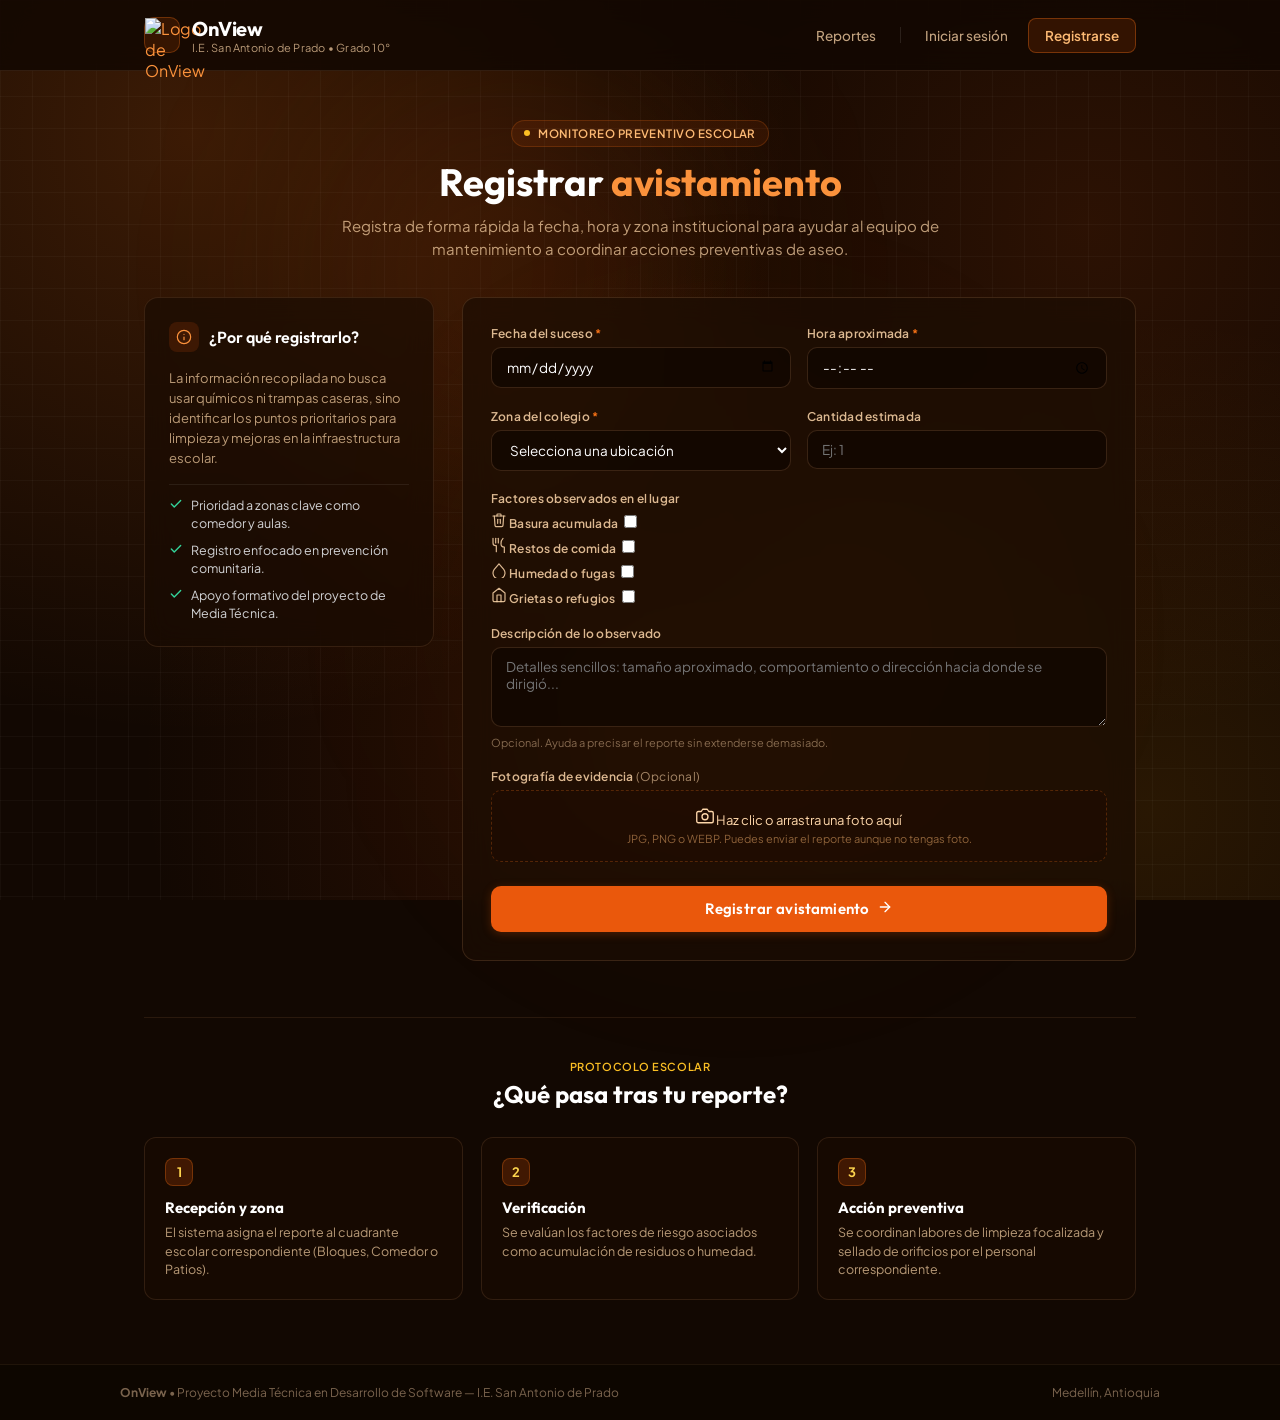
==== commit 2e2902b7: "Add files via upload" ====
--- a/index.html
+++ b/index.html
@@ -1,5 +1,6 @@
 <!DOCTYPE html>
 <html lang="es">
+
 <head>
     <meta charset="UTF-8">
     <meta name="viewport" content="width=device-width, initial-scale=1.0">
@@ -8,312 +9,316 @@
     <link rel="preconnect" href="https://fonts.gstatic.com" crossorigin>
     <link href="https://fonts.googleapis.com/css2?family=Plus+Jakarta+Sans:wght@400;500;600;700&family=Outfit:wght@500;600;700&display=swap" rel="stylesheet">
     <link rel="stylesheet" href="css/index.css">
+    <link rel="shortcut icon" href="public/a_clean_vector_style_graphic_logo_illustration_on.png" type="image/x-icon">
+<link rel="stylesheet" href="funciones.js">
 </head>
+
 <body>
 
-<!-- Iluminación de fondo atmosférica original -->
-<div class="glow one"></div>
-<div class="glow two"></div>
-
-<!-- ==========================================================================
+    <div class="glow one"></div>
+    <div class="glow two"></div>
+
+    <!-- ==========================================================================
      CABECERA SUPERIOR
-     Logo institucional y accesos directos más limpios
      ========================================================================== -->
-<header>
-    <div class="header-inner">
-        <!-- Logotipo y título -->
-        <a href="index.html" class="brand">
-            <div class="logo-badge">◉</div>
-            <div class="brand-text">
-                <span class="brand-title">OnView</span>
-                <span class="brand-sub">I.E. San Antonio de Prado • Grado 10°</span>
-            </div>
-        </a>
-
-        <!-- Navegación sobria -->
-        <nav>
-            <a href="comentarios.html">Comentarios</a>
-            <a href="reportes.html">Reportes</a>
-            <span class="nav-sep"></span>
-            <a href="login.html">Iniciar sesión</a>
-            <a href="Register.html" class="btn-nav-action">Registrarse</a>
-        </nav>
-         <!-- Botón hamburguesa (solo visible en móvil) -->
-        <button class="menu-toggle" id="menu-toggle" aria-label="Abrir menú" aria-expanded="false">
-            <span class="menu-icon">
-                <svg viewBox="0 0 24 24" width="22" height="22" fill="none" stroke="currentColor" stroke-width="2" stroke-linecap="round" stroke-linejoin="round">
-                    <line x1="3" y1="6" x2="21" y2="6"/>
-                    <line x1="3" y1="12" x2="21" y2="12"/>
-                    <line x1="3" y1="18" x2="21" y2="18"/>
-                </svg>
-            </span>
-            <span class="close-icon" style="display:none;">
-                <svg viewBox="0 0 24 24" width="22" height="22" fill="none" stroke="currentColor" stroke-width="2" stroke-linecap="round" stroke-linejoin="round">
-                    <line x1="18" y1="6" x2="6" y2="18"/>
-                    <line x1="6" y1="6" x2="18" y2="18"/>
-                </svg>
-            </span>
-        </button>
-        
-    </div>
-</header>
-
-<!-- ==========================================================================
+    <header>
+        <div class="header-inner">
+            <a href="index.html" class="brand">
+                <div class="logo-badge">
+                    <img src="public/a_clean_vector_style_graphic_logo_illustration_on.png" alt="Logo de OnView">
+                </div>
+                <div class="brand-text">
+                    <span class="brand-title">OnView</span>
+                    <span class="brand-sub">I.E. San Antonio de Prado • Grado 10°</span>
+                </div>
+            </a>
+
+            <nav>
+                <a href="reportes.html">Reportes</a>
+                <span class="nav-sep"></span>
+                <a href="login.html">Iniciar sesión</a>
+                <a href="Register.html" class="btn-nav-action">Registrarse</a>
+            </nav>
+
+            <button class="menu-toggle" id="menu-toggle" aria-label="Abrir menú" aria-expanded="false">
+                <span class="menu-icon">
+                    <svg viewBox="0 0 24 24" width="22" height="22" fill="none" stroke="currentColor" stroke-width="2"
+                        stroke-linecap="round" stroke-linejoin="round">
+                        <line x1="3" y1="6" x2="21" y2="6" />
+                        <line x1="3" y1="12" x2="21" y2="12" />
+                        <line x1="3" y1="18" x2="21" y2="18" />
+                    </svg>
+                </span>
+                <span class="close-icon" style="display:none;">
+                    <svg viewBox="0 0 24 24" width="22" height="22" fill="none" stroke="currentColor" stroke-width="2"
+                        stroke-linecap="round" stroke-linejoin="round">
+                        <line x1="18" y1="6" x2="6" y2="18" />
+                        <line x1="6" y1="6" x2="18" y2="18" />
+                    </svg>
+                </span>
+            </button>
+        </div>
+    </header>
+
+    <!-- ==========================================================================
      CONTENIDO PRINCIPAL
      ========================================================================== -->
-<main>
-    <!-- Encabezado de la página (Hero) -->
-    <section class="hero">
-        <span class="pill">
-            <span class="pill-dot"></span>
-            Monitoreo Preventivo Escolar
-        </span>
-        <h1>Registrar <span>avistamiento</span></h1>
-        <p>Registra de forma rápida la fecha, hora y zona institucional para ayudar al equipo de mantenimiento a coordinar acciones preventivas de aseo.</p>
-    </section>
-
-    <!-- Distribución en 2 columnas -->
-    <div class="layout">
-
-        <!-- Columna Izquierda: Información útil y breve -->
-        <aside class="card-clean sidebar-info">
-            <div class="sidebar-title">
-                <div class="sidebar-icon">i</div>
-                <h2>¿Por qué registrarlo?</h2>
+    <main>
+        <!-- Hero -->
+        <section class="hero">
+            <span class="pill">
+                <span class="pill-dot"></span>
+                Monitoreo Preventivo Escolar
+            </span>
+            <h1>Registrar <span>avistamiento</span></h1>
+            <p>Registra de forma rápida la fecha, hora y zona institucional para ayudar al equipo de mantenimiento a
+                coordinar acciones preventivas de aseo.</p>
+        </section>
+
+        <!-- Layout de 2 columnas -->
+        <div class="layout">
+
+            <!-- Columna Izquierda: Info -->
+            <aside class="card-clean sidebar-info">
+                <div class="sidebar-title">
+                    <div class="sidebar-icon" aria-hidden="true">
+                        <svg viewBox="0 0 24 24" width="16" height="16" fill="none" stroke="currentColor" stroke-width="1.8" stroke-linecap="round" stroke-linejoin="round">
+                            <circle cx="12" cy="12" r="10"/>
+                            <line x1="12" y1="16" x2="12" y2="12"/>
+                            <line x1="12" y1="8" x2="12.01" y2="8"/>
+                        </svg>
+                    </div>
+                    <h2>¿Por qué registrarlo?</h2>
+                </div>
+                <p>La información recopilada no busca usar químicos ni trampas caseras, sino identificar los puntos
+                    prioritarios para limpieza y mejoras en la infraestructura escolar.</p>
+
+                <ul class="sidebar-list">
+                    <li>
+                        <span class="bullet" aria-hidden="true">
+                            <svg viewBox="0 0 24 24" width="14" height="14" fill="none" stroke="currentColor" stroke-width="2.4" stroke-linecap="round" stroke-linejoin="round">
+                                <polyline points="20 6 9 17 4 12"/>
+                            </svg>
+                        </span>
+                        <span>Prioridad a zonas clave como comedor y aulas.</span>
+                    </li>
+                    <li>
+                        <span class="bullet" aria-hidden="true">
+                            <svg viewBox="0 0 24 24" width="14" height="14" fill="none" stroke="currentColor" stroke-width="2.4" stroke-linecap="round" stroke-linejoin="round">
+                                <polyline points="20 6 9 17 4 12"/>
+                            </svg>
+                        </span>
+                        <span>Registro enfocado en prevención comunitaria.</span>
+                    </li>
+                    <li>
+                        <span class="bullet" aria-hidden="true">
+                            <svg viewBox="0 0 24 24" width="14" height="14" fill="none" stroke="currentColor" stroke-width="2.4" stroke-linecap="round" stroke-linejoin="round">
+                                <polyline points="20 6 9 17 4 12"/>
+                            </svg>
+                        </span>
+                        <span>Apoyo formativo del proyecto de Media Técnica.</span>
+                    </li>
+                </ul>
+            </aside>
+
+            <!-- Columna Derecha: Formulario -->
+            <section class="card-clean form-card">
+                <form id="form-avistamiento">
+
+                    <!-- Fila 1: Fecha y Hora -->
+                    <div class="form-row">
+                        <div>
+                            <label for="fecha">Fecha del suceso <span class="required">*</span></label>
+                            <input type="date" id="fecha" name="fecha" required>
+                        </div>
+                        <div>
+                            <label for="hora">Hora aproximada <span class="required">*</span></label>
+                            <input type="time" id="hora" name="hora" required>
+                        </div>
+                    </div>
+
+                    <!-- Fila 2: Zona y Cantidad -->
+                    <div class="form-row">
+                        <div>
+                            <label for="zona">Zona del colegio <span class="required">*</span></label>
+                            <select id="zona" name="zona" required>
+                                <option value="" disabled selected>Selecciona una ubicación</option>
+                                <option value="comedor">Comedor / Cafetería (PAE)</option>
+                                <option value="patio">Patios y zonas verdes</option>
+                                <option value="aulas">Bloque de aulas</option>
+                                <option value="bodega">Bodega / Almacén</option>
+                                <option value="banos">Servicios sanitarios</option>
+                                <option value="otra">Otra área del plantel</option>
+                            </select>
+                        </div>
+                        <div>
+                            <label for="cantidad">Cantidad estimada</label>
+                            <input type="number" id="cantidad" name="cantidad" min="1" placeholder="Ej: 1">
+                        </div>
+                    </div>
+
+                    <!-- Fila 3: Factores observados con SWITCHES -->
+    <div class="form-group">
+        <label>Factores observados en el lugar</label>
+        <div class="factors-grid">
+
+            <label class="factor-item">
+                <span class="factor-icon" aria-hidden="true">
+                    <svg viewBox="0 0 24 24" width="16" height="16" fill="none" stroke="currentColor" stroke-width="1.8" stroke-linecap="round" stroke-linejoin="round">
+                        <polyline points="3 6 5 6 21 6"/>
+                        <path d="M19 6l-1 14a2 2 0 0 1-2 2H8a2 2 0 0 1-2-2L5 6"/>
+                        <path d="M10 11v6"/>
+                        <path d="M14 11v6"/>
+                        <path d="M9 6V4a1 1 0 0 1 1-1h4a1 1 0 0 1 1 1v2"/>
+                    </svg>
+                </span>
+                <span class="factor-text">Basura acumulada</span>
+                <span class="switch">
+                    <input type="checkbox" name="condicion" value="basura">
+                    <span class="switch-slider"></span>
+                </span>
+            </label>
+
+            <label class="factor-item">
+                <span class="factor-icon" aria-hidden="true">
+                    <svg viewBox="0 0 24 24" width="16" height="16" fill="none" stroke="currentColor" stroke-width="1.8" stroke-linecap="round" stroke-linejoin="round">
+                        <path d="M3 2v7a4 4 0 0 0 4 4h1v9"/>
+                        <path d="M7 2v7"/>
+                        <path d="M11 2v7"/>
+                        <path d="M18 2c-2 2-3 5-3 8a5 5 0 0 0 5 5v9"/>
+                    </svg>
+                </span>
+                <span class="factor-text">Restos de comida</span>
+                <span class="switch">
+                    <input type="checkbox" name="condicion" value="comida">
+                    <span class="switch-slider"></span>
+                </span>
+            </label>
+
+            <label class="factor-item">
+                <span class="factor-icon" aria-hidden="true">
+                    <svg viewBox="0 0 24 24" width="16" height="16" fill="none" stroke="currentColor" stroke-width="1.8" stroke-linecap="round" stroke-linejoin="round">
+                        <path d="M12 2.7 4.9 11a9 9 0 1 0 14.2 0z"/>
+                    </svg>
+                </span>
+                <span class="factor-text">Humedad o fugas</span>
+                <span class="switch">
+                    <input type="checkbox" name="condicion" value="humedad">
+                    <span class="switch-slider"></span>
+                </span>
+            </label>
+
+            <label class="factor-item">
+                <span class="factor-icon" aria-hidden="true">
+                    <svg viewBox="0 0 24 24" width="16" height="16" fill="none" stroke="currentColor" stroke-width="1.8" stroke-linecap="round" stroke-linejoin="round">
+                        <path d="M3 9l9-7 9 7v11a2 2 0 0 1-2 2H5a2 2 0 0 1-2-2z"/>
+                        <polyline points="9 22 9 12 15 12 15 22"/>
+                    </svg>
+                </span>
+                <span class="factor-text">Grietas o refugios</span>
+                <span class="switch">
+                    <input type="checkbox" name="condicion" value="refugio">
+                    <span class="switch-slider"></span>
+                </span>
+            </label>
+
+        </div>
+    </div>
+                    <!-- Fila 4: Descripción -->
+                    <div class="form-group">
+                        <label for="descripcion">Descripción de lo observado</label>
+                        <textarea id="descripcion" name="descripcion" rows="2"
+                            placeholder="Detalles sencillos: tamaño aproximado, comportamiento o dirección hacia donde se dirigió..."></textarea>
+                        <span class="field-hint">Opcional. Ayuda a precisar el reporte sin extenderse demasiado.</span>
+                    </div>
+
+                    <!-- Fila 5: Fotografía -->
+                    <div class="form-group">
+                        <label>Fotografía de evidencia <span style="font-weight:400; opacity:0.7;">(Opcional)</span></label>
+                        <div class="photo-box">
+                            <input type="file" id="foto" name="foto" accept="image/*">
+                            <p>
+                                <span class="photo-icon" aria-hidden="true">
+                                    <svg viewBox="0 0 24 24" width="18" height="18" fill="none" stroke="currentColor" stroke-width="1.8" stroke-linecap="round" stroke-linejoin="round">
+                                        <path d="M23 19a2 2 0 0 1-2 2H3a2 2 0 0 1-2-2V8a2 2 0 0 1 2-2h4l2-3h6l2 3h4a2 2 0 0 1 2 2z"/>
+                                        <circle cx="12" cy="13" r="4"/>
+                                    </svg>
+                                </span>
+                                Haz clic o arrastra una foto aquí
+                            </p>
+                            <small>JPG, PNG o WEBP. Puedes enviar el reporte aunque no tengas foto.</small>
+                        </div>
+                    </div>
+
+                    <!-- Botón de Envío -->
+                    <div style="margin-top: 24px;">
+                        <button type="submit" class="btn-submit">
+                            <span>Registrar avistamiento</span>
+                            <span class="btn-arrow" aria-hidden="true">
+                                <svg viewBox="0 0 24 24" width="16" height="16" fill="none" stroke="currentColor" stroke-width="2" stroke-linecap="round" stroke-linejoin="round">
+                                    <line x1="5" y1="12" x2="19" y2="12"/>
+                                    <polyline points="12 5 19 12 12 19"/>
+                                </svg>
+                            </span>
+                        </button>
+                    </div>
+
+                    <!-- Mensaje de éxito -->
+                    <div id="mensaje-exito" class="alert-success hidden">
+                        <span class="alert-icon" aria-hidden="true">
+                            <svg viewBox="0 0 24 24" width="18" height="18" fill="none" stroke="currentColor" stroke-width="2.2" stroke-linecap="round" stroke-linejoin="round">
+                                <polyline points="20 6 9 17 4 12"/>
+                            </svg>
+                        </span>
+                        <div>
+                            <strong>¡Avistamiento registrado correctamente!</strong>
+                            Tu reporte ha quedado guardado visualmente para apoyar el plan de aseo de la institución.
+                        </div>
+                    </div>
+
+                </form>
+            </section>
+
+        </div>
+
+        <!-- Pasos posteriores -->
+        <section class="steps-section">
+            <div class="steps-heading">
+                <span>Protocolo Escolar</span>
+                <h2>¿Qué pasa tras tu reporte?</h2>
             </div>
-            <p>La información recopilada no busca usar químicos ni trampas caseras, sino identificar los puntos prioritarios para limpieza y mejoras en la infraestructura escolar.</p>
-
-            <ul class="sidebar-list">
-                <li>
-                    <span class="bullet">✓</span>
-                    <span>Prioridad a zonas clave como comedor y aulas.</span>
-                </li>
-                <li>
-                    <span class="bullet">✓</span>
-                    <span>Registro enfocado en prevención comunitaria.</span>
-                </li>
-                <li>
-                    <span class="bullet">✓</span>
-                    <span>Apoyo formativo del proyecto de Media Técnica.</span>
-                </li>
-            </ul>
-        </aside>
-
-        <!-- Columna Derecha: Formulario Minimalista -->
-        <section class="card-clean form-card">
-            <form id="form-avistamiento">
-
-                <!-- Fila 1: Fecha y Hora -->
-                <div class="form-row">
-                    <div>
-                        <label for="fecha">Fecha del suceso <span class="required">*</span></label>
-                        <input type="date" id="fecha" name="fecha" required>
-                    </div>
-                    <div>
-                        <label for="hora">Hora aproximada <span class="required">*</span></label>
-                        <input type="time" id="hora" name="hora" required>
-                    </div>
-                </div>
-
-                <!-- Fila 2: Zona y Cantidad -->
-                <div class="form-row">
-                    <div>
-                        <label for="zona">Zona del colegio <span class="required">*</span></label>
-                        <select id="zona" name="zona" required>
-                            <option value="" disabled selected>Selecciona una ubicación</option>
-                            <option value="comedor">Comedor / Cafetería (PAE)</option>
-                            <option value="patio">Patios y zonas verdes</option>
-                            <option value="aulas">Bloque de aulas</option>
-                            <option value="bodega">Bodega / Almacén</option>
-                            <option value="banos">Servicios sanitarios</option>
-                            <option value="otra">Otra área del plantel</option>
-                        </select>
-                    </div>
-                    <div>
-                        <label for="cantidad">Cantidad estimada</label>
-                        <input type="number" id="cantidad" name="cantidad" min="1" placeholder="Ej: 1">
-                    </div>
-                </div>
-
-                <!-- Fila 3: Condiciones del entorno (Chips minimalistas) -->
-                <div class="form-group">
-                    <label>Factores observados en el lugar</label>
-                    <div class="conditions-grid">
-                        <label class="chip-option">
-                            <input type="checkbox" name="condicion" value="basura">
-                            <span class="chip-text">🗑️ Basura acumulada</span>
-                        </label>
-                        <label class="chip-option">
-                            <input type="checkbox" name="condicion" value="comida">
-                            <span class="chip-text">🍱 Restos de comida</span>
-                        </label>
-                        <label class="chip-option">
-                            <input type="checkbox" name="condicion" value="humedad">
-                            <span class="chip-text">💧 Humedad o fugas</span>
-                        </label>
-                        <label class="chip-option">
-                            <input type="checkbox" name="condicion" value="refugio">
-                            <span class="chip-text">📦 Grietas o refugios</span>
-                        </label>
-                    </div>
-                </div>
-
-                <!-- Fila 4: Descripción breve -->
-                <div class="form-group">
-                    <label for="descripcion">Descripción de lo observado</label>
-                    <textarea id="descripcion" name="descripcion" rows="2" placeholder="Detalles sencillos: tamaño aproximado, comportamiento o dirección hacia donde se dirigió..."></textarea>
-                    <span class="field-hint">Opcional. Ayuda a precisar el reporte sin extenderse demasiado.</span>
-                </div>
-
-                <!-- Fila 5: Fotografía opcional -->
-                <div class="form-group">
-                    <label>Fotografía de evidencia <span style="font-weight:400; opacity:0.7;">(Opcional)</span></label>
-                    <div class="photo-box">
-                        <input type="file" id="foto" name="foto" accept="image/*">
-                        <p>📷 Haz clic o arrastra una foto aquí</p>
-                        <small>JPG, PNG o WEBP. Puedes enviar el reporte aunque no tengas foto.</small>
-                    </div>
-                </div>
-
-                <!-- Botón de Envío Minimalista -->
-                <div style="margin-top: 24px;">
-                    <button type="submit" class="btn-submit">
-                        <span>Registrar avistamiento</span>
-                        <span style="font-size: 16px;">→</span>
-                    </button>
-                </div>
-
-                <!-- Mensaje de confirmación visual -->
-                <div id="mensaje-exito" class="alert-success hidden">
-                    <div style="font-size: 18px;">✓</div>
-                    <div>
-                        <strong>¡Avistamiento registrado correctamente!</strong>
-                        Tu reporte ha quedado guardado visualmente para apoyar el plan de aseo de la institución.
-                    </div>
-                </div>
-
-            </form>
+
+            <div class="steps-grid">
+                <div class="step-card">
+                    <div class="step-badge">1</div>
+                    <h3>Recepción y zona</h3>
+                    <p>El sistema asigna el reporte al cuadrante escolar correspondiente (Bloques, Comedor o Patios).</p>
+                </div>
+
+                <div class="step-card">
+                    <div class="step-badge">2</div>
+                    <h3>Verificación</h3>
+                    <p>Se evalúan los factores de riesgo asociados como acumulación de residuos o humedad.</p>
+                </div>
+
+                <div class="step-card">
+                    <div class="step-badge">3</div>
+                    <h3>Acción preventiva</h3>
+                    <p>Se coordinan labores de limpieza focalizada y sellado de orificios por el personal correspondiente.</p>
+                </div>
+            </div>
         </section>
-
-    </div>
-
-    <!-- Pasos posteriores simplificados -->
-    <section class="steps-section">
-        <div class="steps-heading">
-            <span>Protocolo Escolar</span>
-            <h2>¿Qué pasa tras tu reporte?</h2>
-        </div>
-
-        <div class="steps-grid">
-            <div class="step-card">
-                <div class="step-badge">1</div>
-                <h3>Recepción y zona</h3>
-                <p>El sistema asigna el reporte al cuadrante escolar correspondiente (Bloques, Comedor o Patios).</p>
-            </div>
-
-            <div class="step-card">
-                <div class="step-badge">2</div>
-                <h3>Verificación</h3>
-                <p>Se evalúan los factores de riesgo asociados como acumulación de residuos o humedad.</p>
-            </div>
-
-            <div class="step-card">
-                <div class="step-badge">3</div>
-                <h3>Acción preventiva</h3>
-                <p>Se coordinan labores de limpieza focalizada y sellado de orificios por el personal correspondiente.</p>
-            </div>
-        </div>
-    </section>
-</main>
-
-<!-- ==========================================================================
+    </main>
+
+    <!-- ==========================================================================
      PIE DE PÁGINA
      ========================================================================== -->
-<footer>
-    <div class="footer-inner">
-        <span><strong>OnView</strong> • Proyecto Media Técnica en Desarrollo de Software — I.E. San Antonio de Prado</span>
-        <span>Medellín, Antioquia</span>
-    </div>
-</footer>
-
-<!-- ==========================================================================
-     JAVASCRIPT: FÁCIL DE ENTENDER PARA PRINCIPIANTES
-     ========================================================================== -->
-<script>
-/* ==========================================================================
-   1. FORMULARIO DE AVISTAMIENTO
-   ========================================================================== */
-const formulario = document.querySelector("#form-avistamiento");
-const mensajeExito = document.querySelector("#mensaje-exito");
-const inputFecha = document.querySelector("#fecha");
-const inputHora = document.querySelector("#hora");
-
-if (inputFecha && !inputFecha.value) {
-    inputFecha.value = new Date().toISOString().split('T')[0];
-}
-
-if (inputHora && !inputHora.value) {
-    const ahora = new Date();
-    const horas = String(ahora.getHours()).padStart(2, '0');
-    const minutos = String(ahora.getMinutes()).padStart(2, '0');
-    inputHora.value = `${horas}:${minutos}`;
-}
-
-if (formulario) {
-    formulario.addEventListener("submit", function(evento) {
-        evento.preventDefault();
-        mensajeExito.classList.remove("hidden");
-        mensajeExito.scrollIntoView({ behavior: "smooth", block: "nearest" });
-
-        setTimeout(() => {
-            formulario.reset();
-            if (inputFecha) inputFecha.value = new Date().toISOString().split('T')[0];
-        }, 1200);
-    });
-}
-
-/* ==========================================================================
-   2. MENÚ HAMBURGUESA
-   ========================================================================== */
-const menuToggle = document.querySelector("#menu-toggle");
-const headerNav  = document.querySelector("header nav");
-const menuIcon   = menuToggle ? menuToggle.querySelector(".menu-icon") : null;
-const closeIcon  = menuToggle ? menuToggle.querySelector(".close-icon") : null;
-
-if (menuToggle && headerNav) {
-    menuToggle.addEventListener("click", function (e) {
-        e.stopPropagation();
-        const isOpen = headerNav.classList.toggle("open");
-        menuToggle.setAttribute("aria-expanded", isOpen ? "true" : "false");
-        if (menuIcon && closeIcon) {
-            menuIcon.style.display  = isOpen ? "none" : "inline-flex";
-            closeIcon.style.display = isOpen ? "inline-flex" : "none";
-        }
-    });
-
-    headerNav.querySelectorAll("a").forEach((link) => {
-        link.addEventListener("click", () => {
-            headerNav.classList.remove("open");
-            menuToggle.setAttribute("aria-expanded", "false");
-            if (menuIcon && closeIcon) {
-                menuIcon.style.display  = "inline-flex";
-                closeIcon.style.display = "none";
-            }
-        });
-    });
-
-    document.addEventListener("click", (e) => {
-        if (!headerNav.contains(e.target) && !menuToggle.contains(e.target)) {
-            headerNav.classList.remove("open");
-            menuToggle.setAttribute("aria-expanded", "false");
-            if (menuIcon && closeIcon) {
-                menuIcon.style.display  = "inline-flex";
-                closeIcon.style.display = "none";
-            }
-        }
-    });
-}
-</script>
-
+    <footer>
+        <div class="footer-inner">
+            <span><strong>OnView</strong> • Proyecto Media Técnica en Desarrollo de Software — I.E. San Antonio de Prado</span>
+            <span>Medellín, Antioquia</span>
+        </div>
+    </footer>
 </body>
+
 </html>
